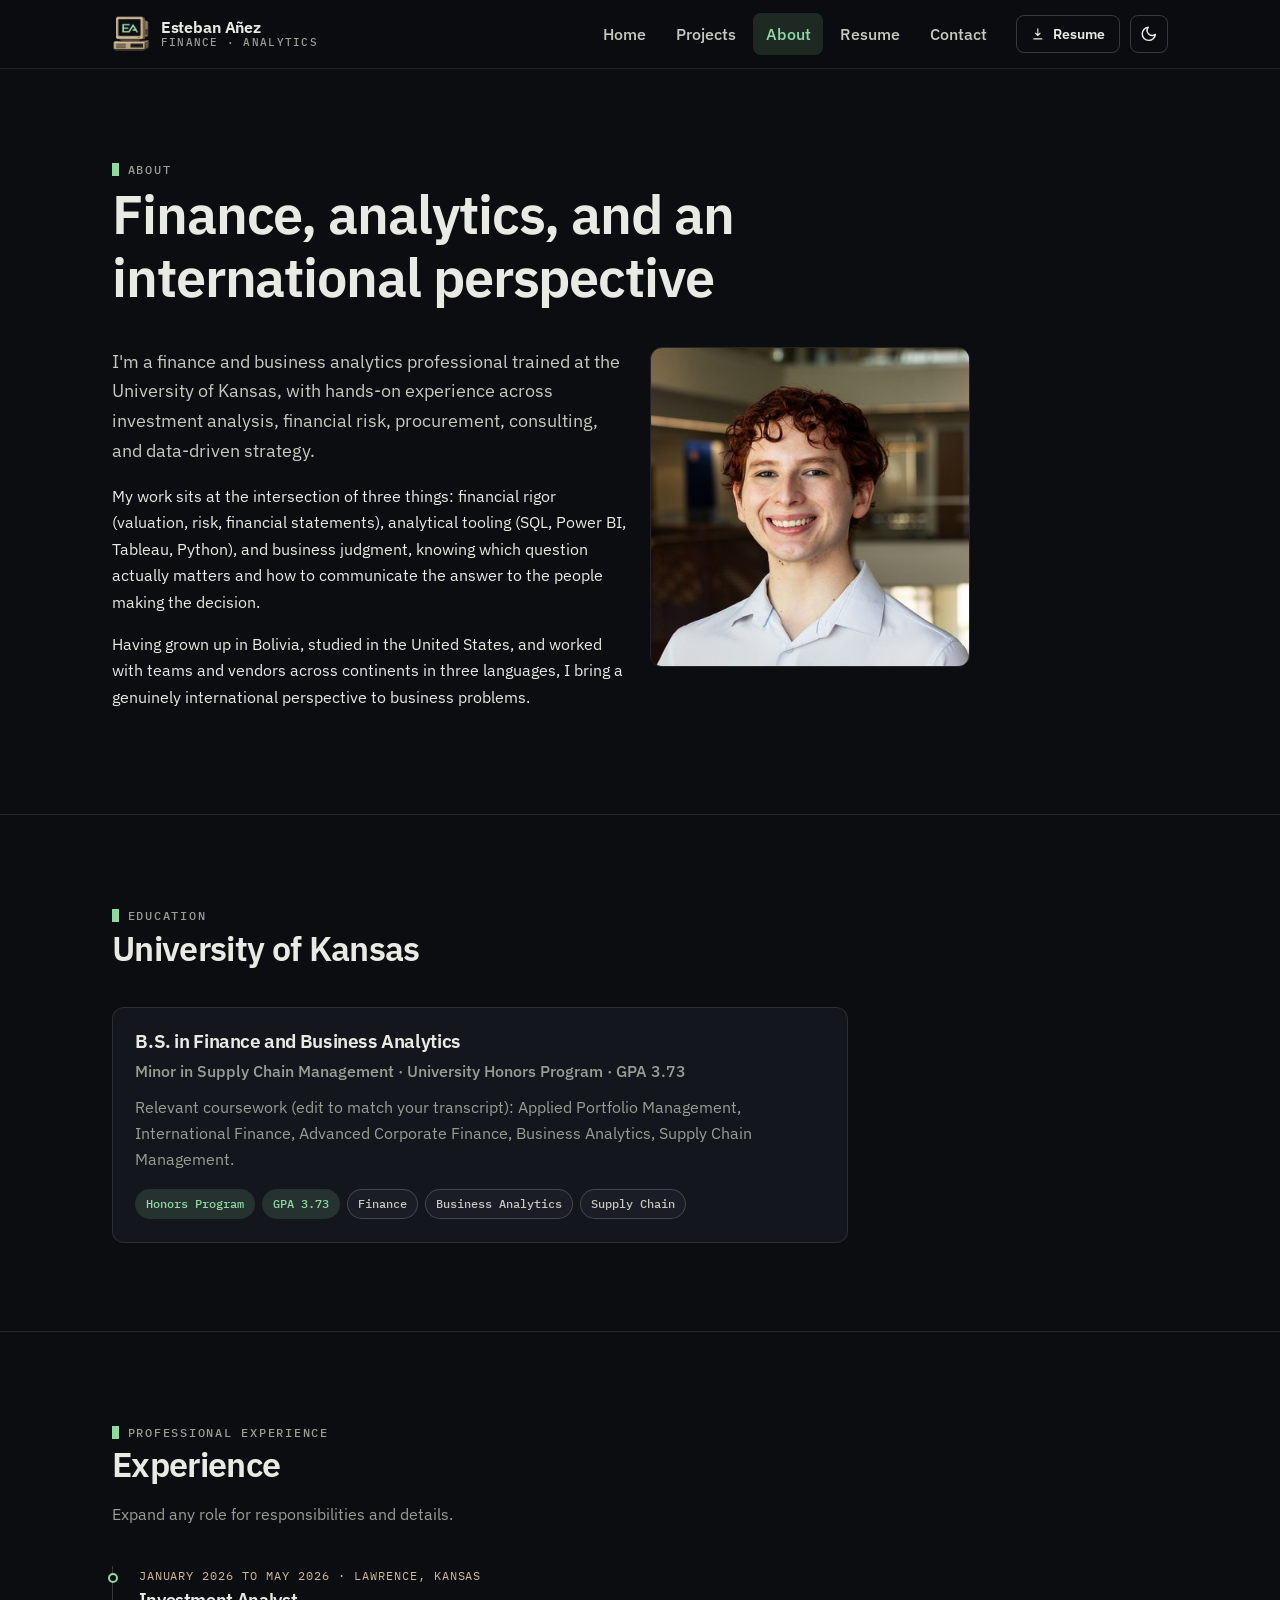
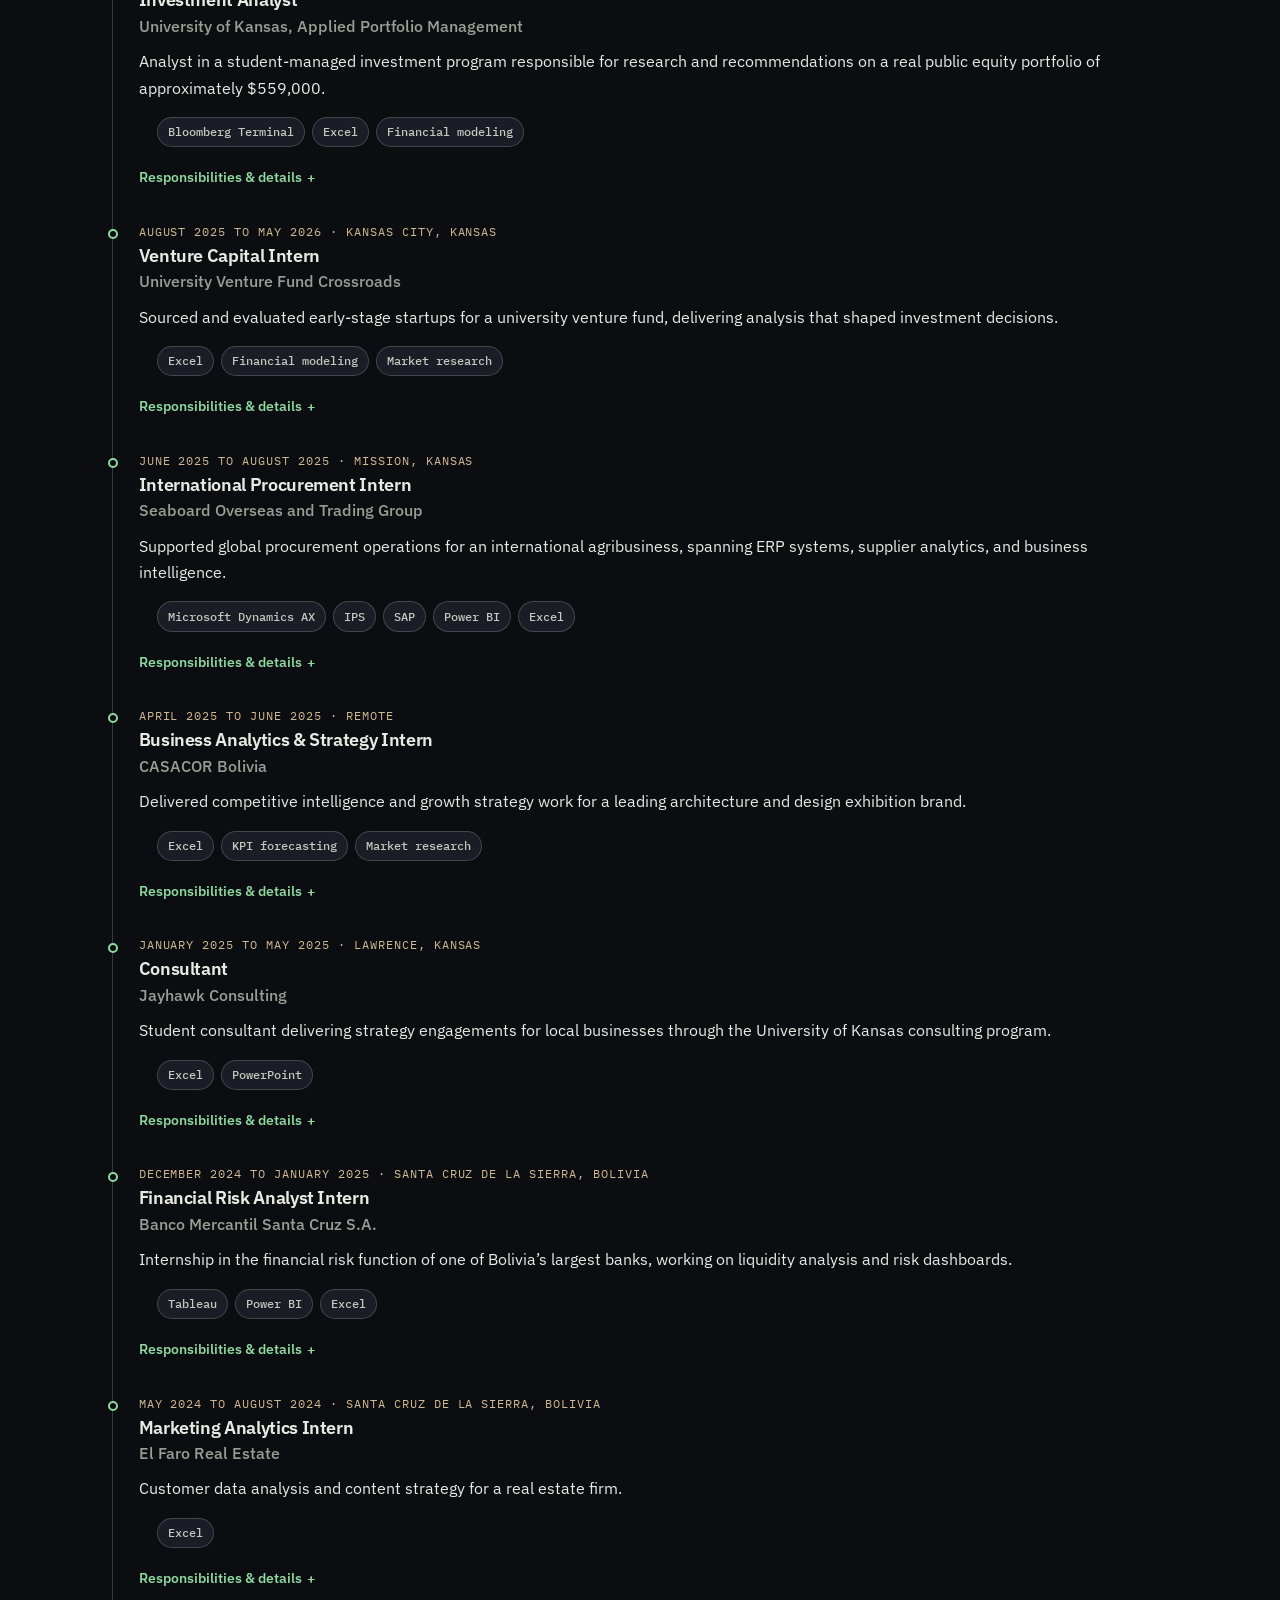
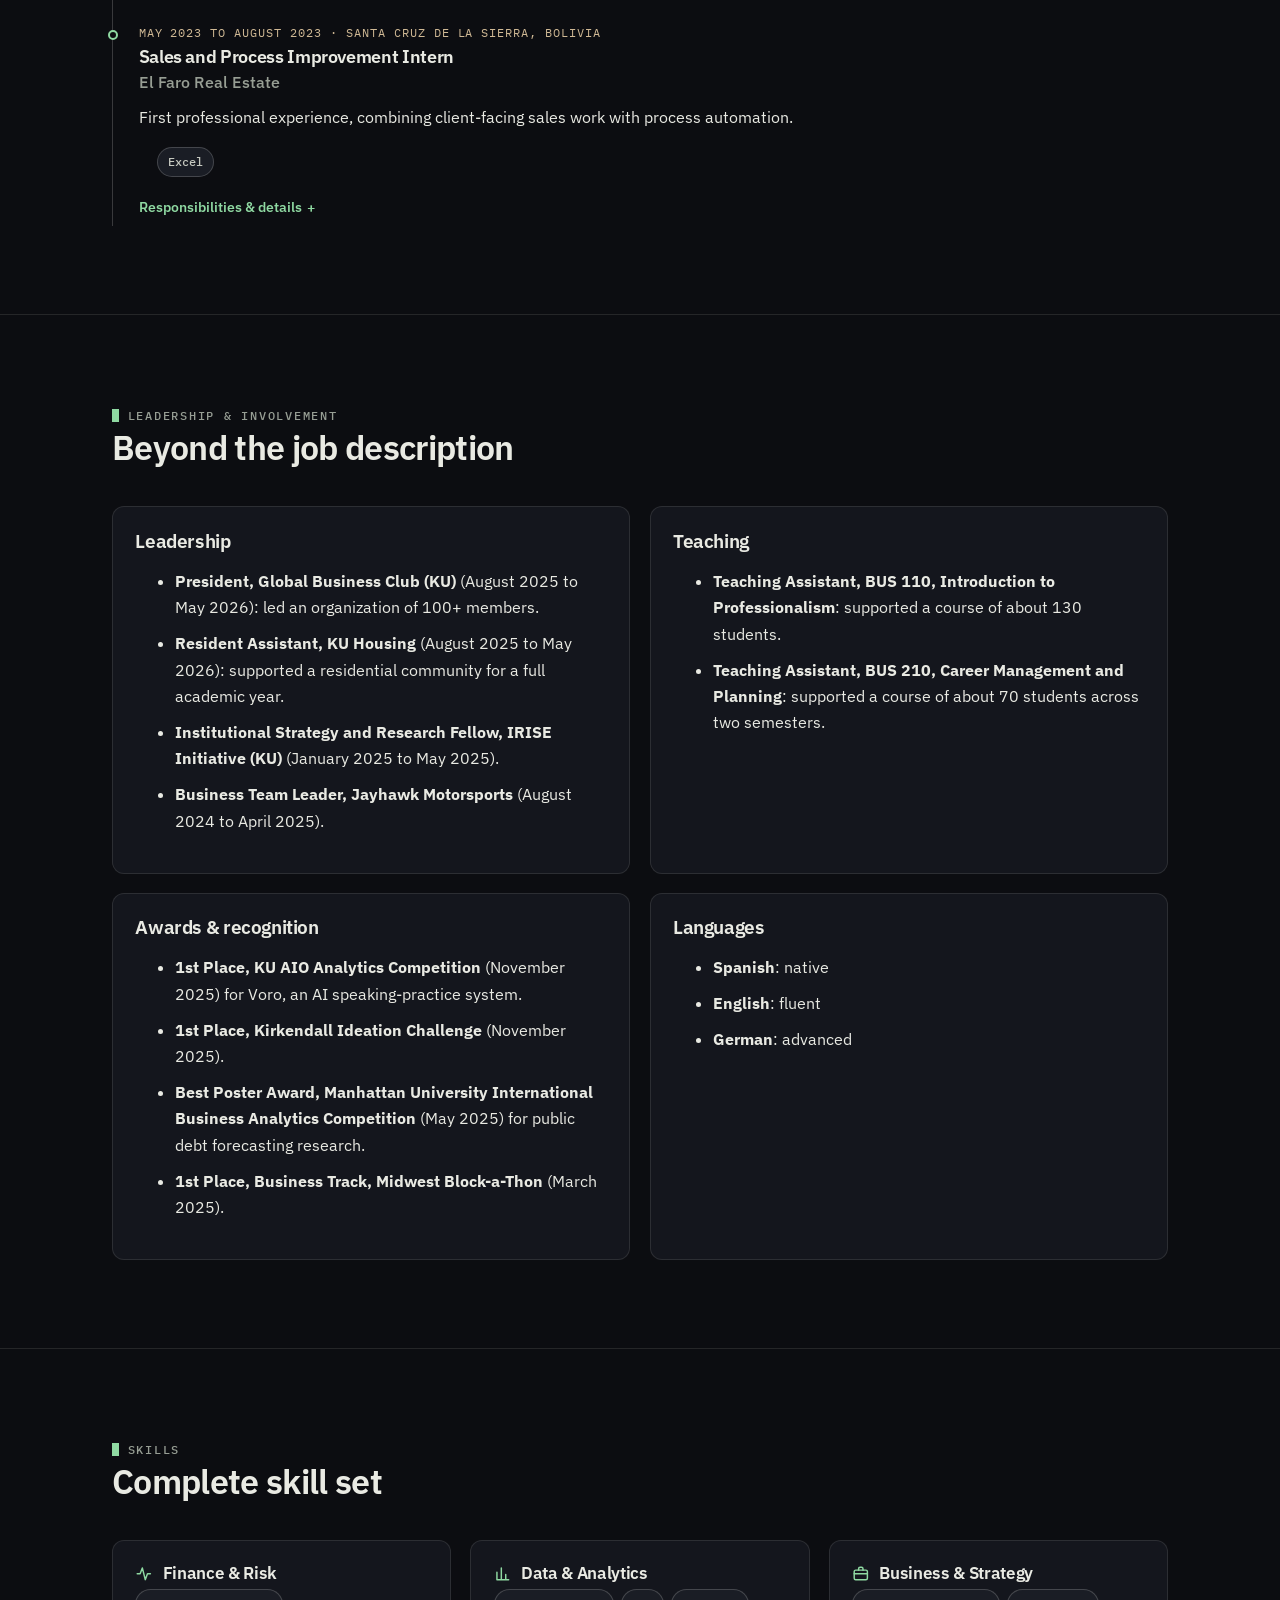
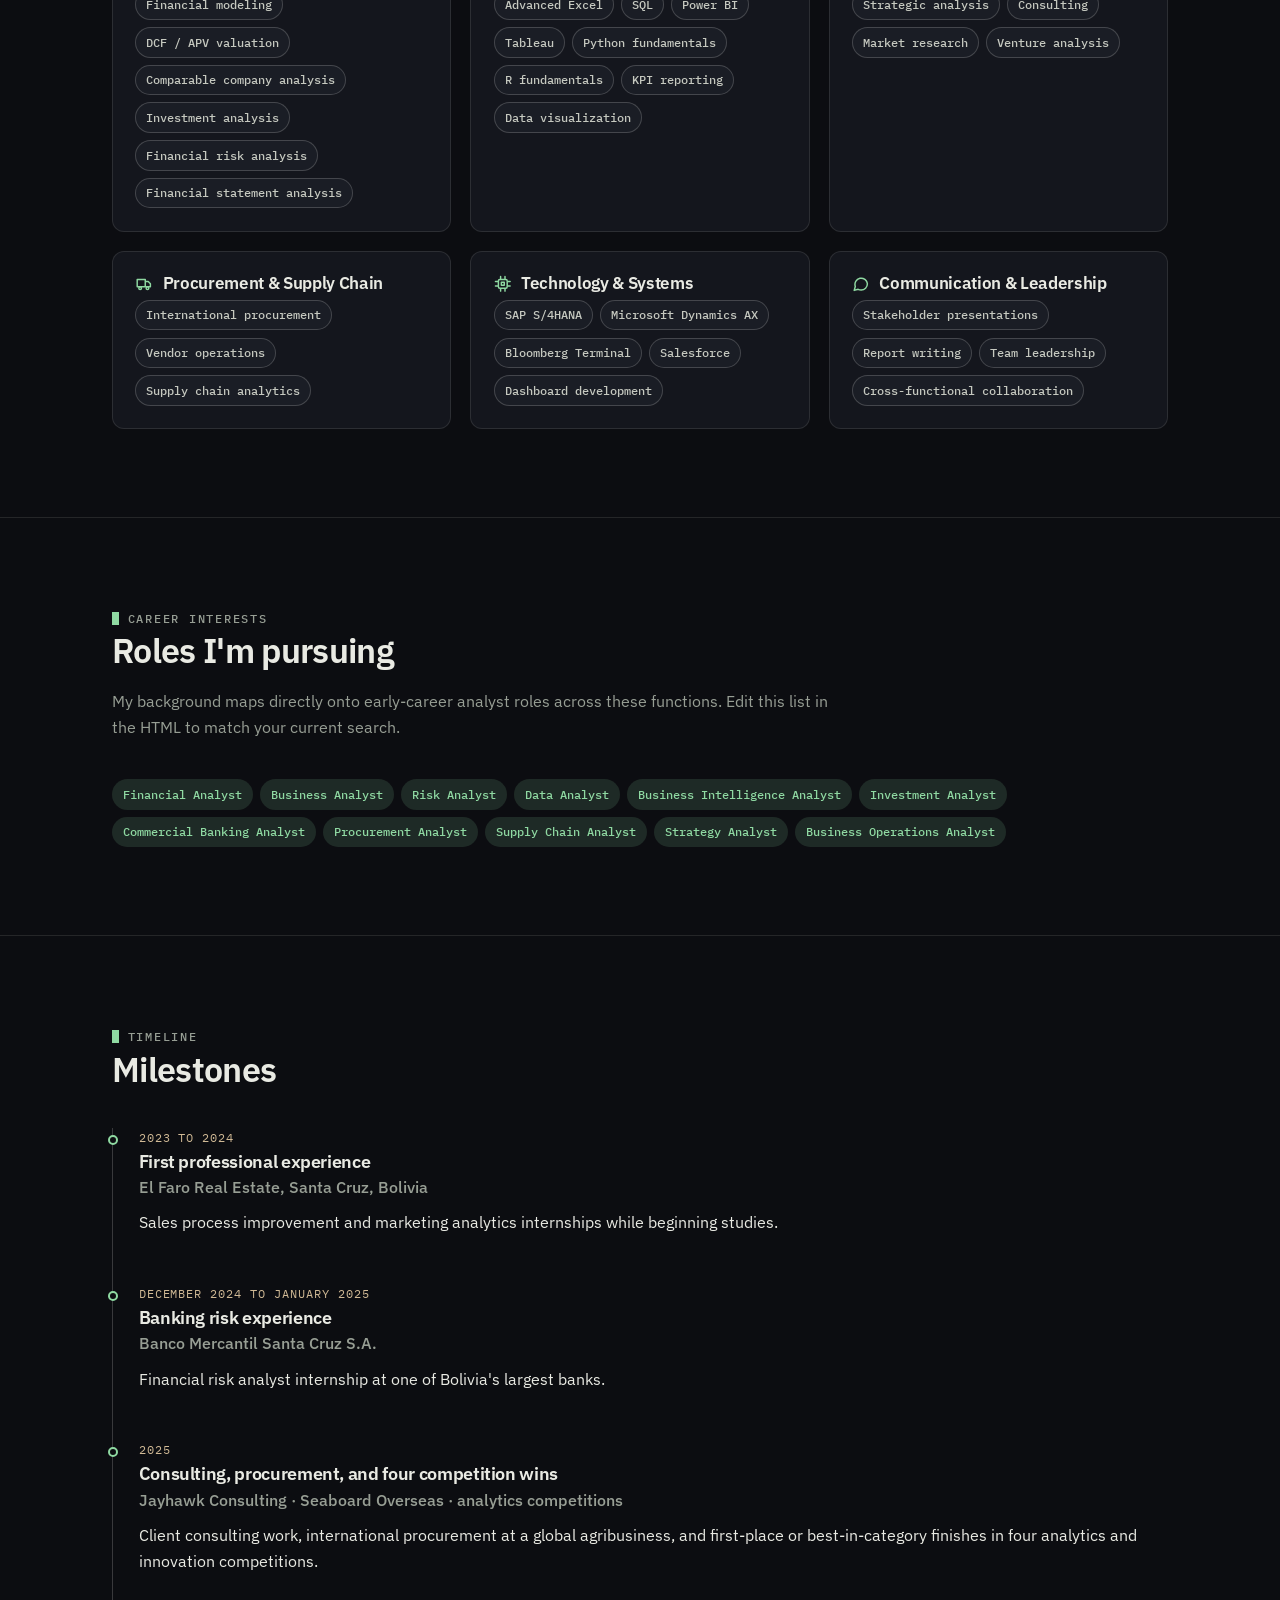
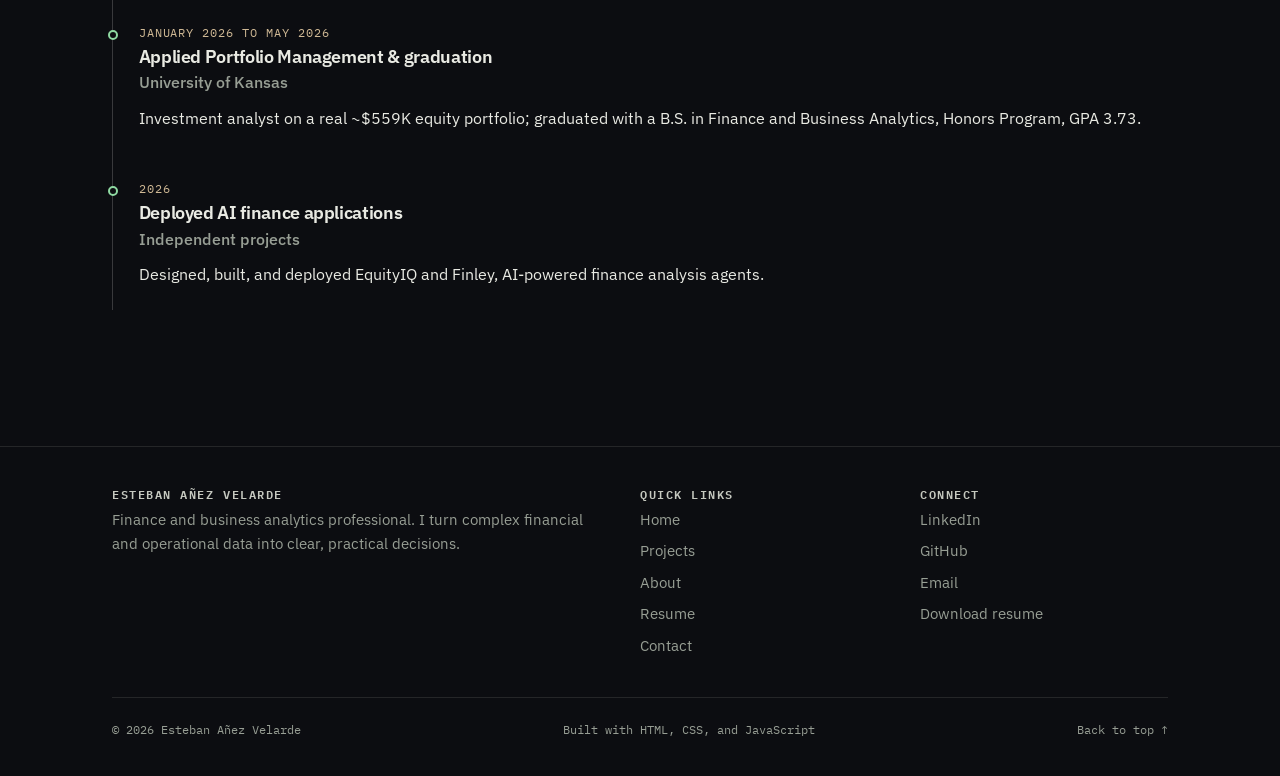
==== about.html @ 3ac21152 "initial commit" ====
<!DOCTYPE html>
<html lang="en">
<head>
  <meta charset="UTF-8">
  <meta name="viewport" content="width=device-width, initial-scale=1.0">
  <title>About & Experience | Esteban Añez Velarde</title>
  <meta name="description" content="Background, education, professional experience, leadership, awards, and skills of Esteban Añez Velarde, finance and business analytics professional.">
  <meta name="author" content="Esteban Añez Velarde">
  <meta name="keywords" content="finance analyst, business analytics, risk analysis, data visualization, investment analysis, procurement, supply chain, University of Kansas, portfolio">
  <meta name="theme-color" content="#0c0d11">
  <!-- Canonical URL: replace with your published GitHub Pages URL (see README) -->
  <link rel="canonical" href="https://estebananez.github.io/portfolio/about.html">

  <!-- Open Graph -->
  <meta property="og:type" content="profile">
  <meta property="og:title" content="About & Experience | Esteban Añez Velarde">
  <meta property="og:description" content="Background, education, professional experience, leadership, awards, and skills of Esteban Añez Velarde, finance and business analytics professional.">
  <meta property="og:url" content="https://estebananez.github.io/portfolio/about.html">
  <meta property="og:image" content="https://estebananez.github.io/portfolio/assets/images/og-image.png">
  <meta property="og:image:width" content="1200">
  <meta property="og:image:height" content="630">
  <meta property="og:site_name" content="Esteban Añez Velarde | Portfolio">

  <!-- Twitter Card -->
  <meta name="twitter:card" content="summary_large_image">
  <meta name="twitter:title" content="About & Experience | Esteban Añez Velarde">
  <meta name="twitter:description" content="Background, education, professional experience, leadership, awards, and skills of Esteban Añez Velarde, finance and business analytics professional.">
  <meta name="twitter:image" content="https://estebananez.github.io/portfolio/assets/images/og-image.png">

  <!-- Icons & manifest -->
  <link rel="icon" href="favicon.ico" sizes="48x48">
  <link rel="icon" type="image/png" sizes="32x32" href="assets/images/favicon-32x32.png">
  <link rel="icon" type="image/png" sizes="16x16" href="assets/images/favicon-16x16.png">
  <link rel="apple-touch-icon" sizes="180x180" href="assets/images/apple-touch-icon.png">
  <link rel="manifest" href="site.webmanifest">

  <link rel="stylesheet" href="assets/css/styles.css">
  <link rel="stylesheet" href="assets/css/print.css" media="print">

  <!-- Apply saved theme before first paint to avoid a flash -->
  <script>
    (function () {
      try {
        if (localStorage.getItem('eav-theme') === 'light') {
          document.documentElement.setAttribute('data-theme', 'light');
        }
      } catch (e) {}
    })();
  </script>

  <script type="application/ld+json">
  {
    "@context": "https://schema.org",
    "@graph": [
      {
        "@type": "Person",
        "@id": "https://estebananez.github.io/portfolio/#person",
        "name": "Esteban A\u00f1ez Velarde",
        "jobTitle": "Finance and Business Analytics Professional",
        "alumniOf": {
          "@type": "CollegeOrUniversity",
          "name": "University of Kansas"
        },
        "knowsLanguage": ["Spanish", "English", "German"],
        "knowsAbout": ["Financial analysis", "Business analytics", "Risk analysis", "Data visualization", "Investment analysis", "Procurement", "Supply chain analytics", "Business strategy"],
        "url": "https://estebananez.github.io/portfolio/",
        "sameAs": ["https://www.linkedin.com/in/esteban-anez/", "https://github.com/EstebanAnez"]
      },
      {
        "@type": "WebSite",
        "@id": "https://estebananez.github.io/portfolio/#website",
        "url": "https://estebananez.github.io/portfolio/",
        "name": "Esteban A\u00f1ez Velarde | Portfolio",
        "publisher": { "@id": "https://estebananez.github.io/portfolio/#person" }
      },
      {
        "@type": "ProfilePage",
        "@id": "https://estebananez.github.io/portfolio/about.html#page",
        "url": "https://estebananez.github.io/portfolio/about.html",
        "name": 'About & Experience | Esteban Añez Velarde',
        "isPartOf": { "@id": "https://estebananez.github.io/portfolio/#website" },
        "mainEntity": { "@id": "https://estebananez.github.io/portfolio/#person" }
      }
    ]
  }
  </script>
  <script src="assets/js/experience.js" defer></script>
  <script src="assets/js/main.js" defer></script>
</head>
<body>
<a class="skip-link" href="#main">Skip to main content</a>
<header class="site-header">
  <nav class="nav container" aria-label="Primary">
    <a class="brand" href="index.html">
      <img src="assets/images/logo.png" alt="" width="47" height="47">
      <span class="brand-name">Esteban Añez<span class="brand-sub">Finance · Analytics</span></span>
    </a>
    <ul class="nav-links" id="nav-links">
      <li><a href="index.html">Home</a></li>
      <li><a href="projects.html">Projects</a></li>
      <li><a href="about.html" aria-current="page">About</a></li>
      <li><a href="resume.html">Resume</a></li>
      <li><a href="contact.html">Contact</a></li>
    </ul>
    <div class="nav-actions">
      <a class="btn btn-outline btn-sm nav-resume-btn" href="assets/documents/Esteban-Anez-Resume.pdf" download><svg viewBox="0 0 24 24" fill="none" stroke="currentColor" stroke-width="2" stroke-linecap="round" stroke-linejoin="round" aria-hidden="true"><path d="M12 3v12m0 0 4-4m-4 4-4-4M5 21h14"/></svg> Resume</a>
      <button class="theme-toggle" type="button" aria-label="Toggle light and dark theme" aria-pressed="false">
        <svg class="icon-sun" viewBox="0 0 24 24" fill="none" stroke="currentColor" stroke-width="2" stroke-linecap="round" aria-hidden="true"><circle cx="12" cy="12" r="4"/><path d="M12 2v2m0 16v2M4.9 4.9l1.4 1.4m11.4 11.4 1.4 1.4M2 12h2m16 0h2M4.9 19.1l1.4-1.4M17.7 6.3l1.4-1.4"/></svg><svg class="icon-moon" viewBox="0 0 24 24" fill="none" stroke="currentColor" stroke-width="2" stroke-linecap="round" stroke-linejoin="round" aria-hidden="true"><path d="M21 12.8A9 9 0 1 1 11.2 3a7 7 0 0 0 9.8 9.8Z"/></svg>
      </button>
      <button class="nav-burger" type="button" aria-label="Open navigation menu" aria-expanded="false" aria-controls="nav-links">
        <svg viewBox="0 0 24 24" fill="none" stroke="currentColor" stroke-width="2" stroke-linecap="round" aria-hidden="true"><path d="M4 7h16M4 12h16M4 17h16"/></svg>
      </button>
    </div>
  </nav>
</header>
<main id="main">

<section class="section">
  <div class="container">
    <div class="section-head reveal">
      <p class="eyebrow">About</p>
      <h1>Finance, analytics, and an international perspective</h1>
    </div>
    <div class="grid grid-2">
      <div class="reveal">
        <p class="lead">I'm a finance and business analytics professional trained at the University of Kansas, with hands-on experience across investment analysis, financial risk, procurement, consulting, and data-driven strategy.</p>
        <p>My work sits at the intersection of three things: financial rigor (valuation, risk, financial statements), analytical tooling (SQL, Power BI, Tableau, Python), and business judgment, knowing which question actually matters and how to communicate the answer to the people making the decision.</p>
        <p>Having grown up in Bolivia, studied in the United States, and worked with teams and vendors across continents in three languages, I bring a genuinely international perspective to business problems.</p>
      </div>
      <div class="reveal">
        <img src="assets/images/profile-400.jpg" alt="Esteban Añez Velarde, professional headshot" width="400" height="400" style="border-radius: var(--radius); border: 1px solid var(--line); max-width: 320px;">
      </div>
    </div>
  </div>
</section>

<section class="section" id="education">
  <div class="container">
    <div class="section-head reveal">
      <p class="eyebrow">Education</p>
      <h2>University of Kansas</h2>
    </div>
    <div class="card reveal" style="max-width: 46rem;">
      <h3>B.S. in Finance and Business Analytics</h3>
      <p class="timeline-org">Minor in Supply Chain Management · University Honors Program · GPA 3.73</p>
      <p class="muted">Relevant coursework (edit to match your transcript): Applied Portfolio Management, International Finance, Advanced Corporate Finance, Business Analytics, Supply Chain Management.</p>
      <ul class="chips">
        <li class="chip chip-accent">Honors Program</li>
        <li class="chip chip-accent">GPA 3.73</li>
        <li class="chip">Finance</li>
        <li class="chip">Business Analytics</li>
        <li class="chip">Supply Chain</li>
      </ul>
    </div>
  </div>
</section>

<section class="section" id="experience">
  <div class="container">
    <div class="section-head reveal">
      <p class="eyebrow">Professional experience</p>
      <h2>Experience</h2>
      <p>Expand any role for responsibilities and details.</p>
    </div>
    <ol class="timeline" id="experience-full">
      <noscript><p>Enable JavaScript to view the experience timeline, or download the <a href="assets/documents/Esteban-Anez-Resume.pdf">resume PDF</a>.</p></noscript>
    </ol>
  </div>
</section>

<section class="section" id="leadership">
  <div class="container">
    <div class="section-head reveal">
      <p class="eyebrow">Leadership &amp; involvement</p>
      <h2>Beyond the job description</h2>
    </div>
    <div class="grid grid-2">
      <div class="card reveal">
        <h3>Leadership</h3>
        <ul class="stack-sm">
          <li><strong>President, Global Business Club (KU)</strong> (August 2025 to May 2026): led an organization of 100+ members.</li>
          <li><strong>Resident Assistant, KU Housing</strong> (August 2025 to May 2026): supported a residential community for a full academic year.</li>
          <li><strong>Institutional Strategy and Research Fellow, IRISE Initiative (KU)</strong> (January 2025 to May 2025).</li>
          <li><strong>Business Team Leader, Jayhawk Motorsports</strong> (August 2024 to April 2025).</li>
        </ul>
      </div>
      <div class="card reveal">
        <h3>Teaching</h3>
        <ul class="stack-sm">
          <li><strong>Teaching Assistant, BUS 110, Introduction to Professionalism</strong>: supported a course of about 130 students.</li>
          <li><strong>Teaching Assistant, BUS 210, Career Management and Planning</strong>: supported a course of about 70 students across two semesters.</li>
        </ul>
      </div>
      <div class="card reveal">
        <h3>Awards &amp; recognition</h3>
        <ul class="stack-sm">
          <li><strong>1st Place, KU AIO Analytics Competition</strong> (November 2025) for Voro, an AI speaking-practice system.</li>
          <li><strong>1st Place, Kirkendall Ideation Challenge</strong> (November 2025).</li>
          <li><strong>Best Poster Award, Manhattan University International Business Analytics Competition</strong> (May 2025) for public debt forecasting research.</li>
          <li><strong>1st Place, Business Track, Midwest Block-a-Thon</strong> (March 2025).</li>
        </ul>
      </div>
      <div class="card reveal">
        <h3>Languages</h3>
        <ul class="stack-sm">
          <li><strong>Spanish</strong>: native</li>
          <li><strong>English</strong>: fluent</li>
          <li><strong>German</strong>: advanced</li>
        </ul>
      </div>
    </div>
  </div>
</section>

<section class="section" id="skills">
  <div class="container">
    <div class="section-head reveal">
      <p class="eyebrow">Skills</p>
      <h2>Complete skill set</h2>
    </div>
    <div class="grid grid-3">
      <div class="card skill-card reveal">
        <h3><svg viewBox="0 0 24 24" fill="none" stroke="currentColor" stroke-width="2" stroke-linecap="round" stroke-linejoin="round" aria-hidden="true"><path d="M3 12h4l3-8 4 16 3-8h4"/></svg> Finance &amp; Risk</h3>
        <ul class="chips"><li class="chip">Financial modeling</li><li class="chip">DCF / APV valuation</li><li class="chip">Comparable company analysis</li><li class="chip">Investment analysis</li><li class="chip">Financial risk analysis</li><li class="chip">Financial statement analysis</li></ul>
      </div>
      <div class="card skill-card reveal">
        <h3><svg viewBox="0 0 24 24" fill="none" stroke="currentColor" stroke-width="2" stroke-linecap="round" stroke-linejoin="round" aria-hidden="true"><path d="M4 20V10m6 10V4m6 16v-7m4 7H4"/></svg> Data &amp; Analytics</h3>
        <ul class="chips"><li class="chip">Advanced Excel</li><li class="chip">SQL</li><li class="chip">Power BI</li><li class="chip">Tableau</li><li class="chip">Python fundamentals</li><li class="chip">R fundamentals</li><li class="chip">KPI reporting</li><li class="chip">Data visualization</li></ul>
      </div>
      <div class="card skill-card reveal">
        <h3><svg viewBox="0 0 24 24" fill="none" stroke="currentColor" stroke-width="2" stroke-linecap="round" stroke-linejoin="round" aria-hidden="true"><rect x="3" y="7" width="18" height="13" rx="2"/><path d="M9 7V5a2 2 0 0 1 2-2h2a2 2 0 0 1 2 2v2M3 12h18"/></svg> Business &amp; Strategy</h3>
        <ul class="chips"><li class="chip">Strategic analysis</li><li class="chip">Consulting</li><li class="chip">Market research</li><li class="chip">Venture analysis</li></ul>
      </div>
      <div class="card skill-card reveal">
        <h3><svg viewBox="0 0 24 24" fill="none" stroke="currentColor" stroke-width="2" stroke-linecap="round" stroke-linejoin="round" aria-hidden="true"><path d="M3 6h11v10H3zM14 9h4l3 3v4h-7z"/><circle cx="7" cy="18" r="1.8"/><circle cx="17" cy="18" r="1.8"/></svg> Procurement &amp; Supply Chain</h3>
        <ul class="chips"><li class="chip">International procurement</li><li class="chip">Vendor operations</li><li class="chip">Supply chain analytics</li></ul>
      </div>
      <div class="card skill-card reveal">
        <h3><svg viewBox="0 0 24 24" fill="none" stroke="currentColor" stroke-width="2" stroke-linecap="round" stroke-linejoin="round" aria-hidden="true"><rect x="6" y="6" width="12" height="12" rx="2"/><rect x="10" y="10" width="4" height="4"/><path d="M9 2v3m6-3v3M9 19v3m6-3v3M2 9h3m-3 6h3m14-6h3m-3 6h3"/></svg> Technology &amp; Systems</h3>
        <ul class="chips"><li class="chip">SAP S/4HANA</li><li class="chip">Microsoft Dynamics AX</li><li class="chip">Bloomberg Terminal</li><li class="chip">Salesforce</li><li class="chip">Dashboard development</li></ul>
      </div>
      <div class="card skill-card reveal">
        <h3><svg viewBox="0 0 24 24" fill="none" stroke="currentColor" stroke-width="2" stroke-linecap="round" stroke-linejoin="round" aria-hidden="true"><path d="M21 12a8.5 8.5 0 0 1-8.5 8.5c-1.5 0-2.9-.37-4.1-1L3 21l1.5-5.4A8.5 8.5 0 1 1 21 12Z"/></svg> Communication &amp; Leadership</h3>
        <ul class="chips"><li class="chip">Stakeholder presentations</li><li class="chip">Report writing</li><li class="chip">Team leadership</li><li class="chip">Cross-functional collaboration</li></ul>
      </div>
    </div>
  </div>
</section>

<section class="section" id="interests">
  <div class="container">
    <div class="section-head reveal">
      <p class="eyebrow">Career interests</p>
      <h2>Roles I'm pursuing</h2>
      <p>My background maps directly onto early-career analyst roles across these functions. Edit this list in the HTML to match your current search.</p>
    </div>
    <ul class="chips reveal" id="role-interests">
      <li class="chip chip-accent">Financial Analyst</li>
      <li class="chip chip-accent">Business Analyst</li>
      <li class="chip chip-accent">Risk Analyst</li>
      <li class="chip chip-accent">Data Analyst</li>
      <li class="chip chip-accent">Business Intelligence Analyst</li>
      <li class="chip chip-accent">Investment Analyst</li>
      <li class="chip chip-accent">Commercial Banking Analyst</li>
      <li class="chip chip-accent">Procurement Analyst</li>
      <li class="chip chip-accent">Supply Chain Analyst</li>
      <li class="chip chip-accent">Strategy Analyst</li>
      <li class="chip chip-accent">Business Operations Analyst</li>
    </ul>
  </div>
</section>

<section class="section" id="milestones">
  <div class="container">
    <div class="section-head reveal">
      <p class="eyebrow">Timeline</p>
      <h2>Milestones</h2>
    </div>
    <ol class="timeline">
      <li class="timeline-item reveal">
        <p class="timeline-date">2023 to 2024</p>
        <h3>First professional experience</h3>
        <p class="timeline-org">El Faro Real Estate, Santa Cruz, Bolivia</p>
        <p>Sales process improvement and marketing analytics internships while beginning studies.</p>
      </li>
      <li class="timeline-item reveal">
        <p class="timeline-date">December 2024 to January 2025</p>
        <h3>Banking risk experience</h3>
        <p class="timeline-org">Banco Mercantil Santa Cruz S.A.</p>
        <p>Financial risk analyst internship at one of Bolivia's largest banks.</p>
      </li>
      <li class="timeline-item reveal">
        <p class="timeline-date">2025</p>
        <h3>Consulting, procurement, and four competition wins</h3>
        <p class="timeline-org">Jayhawk Consulting · Seaboard Overseas · analytics competitions</p>
        <p>Client consulting work, international procurement at a global agribusiness, and first-place or best-in-category finishes in four analytics and innovation competitions.</p>
      </li>
      <li class="timeline-item reveal">
        <p class="timeline-date">January 2026 to May 2026</p>
        <h3>Applied Portfolio Management &amp; graduation</h3>
        <p class="timeline-org">University of Kansas</p>
        <p>Investment analyst on a real ~$559K equity portfolio; graduated with a B.S. in Finance and Business Analytics, Honors Program, GPA 3.73.</p>
      </li>
      <li class="timeline-item reveal">
        <p class="timeline-date">2026</p>
        <h3>Deployed AI finance applications</h3>
        <p class="timeline-org">Independent projects</p>
        <p>Designed, built, and deployed EquityIQ and Finley, AI-powered finance analysis agents.</p>
      </li>
    </ol>
  </div>
</section>
</main>
<footer class="site-footer">
  <div class="container">
    <div class="footer-grid">
      <div>
        <h3>Esteban Añez Velarde</h3>
        <p>Finance and business analytics professional. I turn complex financial and operational data into clear, practical decisions.</p>
      </div>
      <div>
        <h3>Quick links</h3>
        <ul>
          <li><a href="index.html">Home</a></li>
          <li><a href="projects.html">Projects</a></li>
          <li><a href="about.html">About</a></li>
          <li><a href="resume.html">Resume</a></li>
          <li><a href="contact.html">Contact</a></li>
        </ul>
      </div>
      <div>
        <h3>Connect</h3>
        <ul>
          <li><a href="https://www.linkedin.com/in/esteban-anez/" target="_blank" rel="noopener">LinkedIn</a></li>
          <li><a href="https://github.com/EstebanAnez" target="_blank" rel="noopener">GitHub</a></li>
          <li><a href="mailto:estebana.velarde@gmail.com">Email</a></li>
          <li><a href="assets/documents/Esteban-Anez-Resume.pdf" download>Download resume</a></li>
        </ul>
      </div>
    </div>
    <div class="footer-bottom">
      <span>© <span id="copyright-year">2026</span> Esteban Añez Velarde</span>
      <span>Built with HTML, CSS, and JavaScript</span>
      <a href="#main">Back to top ↑</a>
    </div>
  </div>
</footer>
</body>
</html>
---- assets/css/styles.css ----
/* ============================================================
   Esteban Añez Velarde — Portfolio
   Theme: "Analyst Terminal" — dark-first, mint + tan on near-black,
   IBM Plex Sans (display/body) + IBM Plex Mono (labels/data).
   ============================================================ */

/* ---------- Fonts (local) ---------- */
@font-face {
  font-family: 'IBM Plex Sans';
  src: url('../fonts/IBMPlexSansVar.woff2') format('woff2-variations');
  font-weight: 100 700;
  font-style: normal;
  font-display: swap;
}
@font-face {
  font-family: 'IBM Plex Mono';
  src: url('../fonts/IBMPlexMono-Regular.woff2') format('woff2');
  font-weight: 400;
  font-style: normal;
  font-display: swap;
}
@font-face {
  font-family: 'IBM Plex Mono';
  src: url('../fonts/IBMPlexMono-Medium.woff2') format('woff2');
  font-weight: 500;
  font-style: normal;
  font-display: swap;
}
@font-face {
  font-family: 'IBM Plex Mono';
  src: url('../fonts/IBMPlexMono-SemiBold.woff2') format('woff2');
  font-weight: 600;
  font-style: normal;
  font-display: swap;
}

/* ---------- Design tokens ---------- */
:root {
  --bg: #0c0d11;
  --bg-raised: #12141a;
  --surface: #14161d;
  --surface-2: #1a1d25;
  --line: rgba(233, 234, 227, 0.11);
  --line-strong: rgba(233, 234, 227, 0.2);
  --text: #e9eae3;
  --text-soft: #c6c9c0;
  --muted: #979e94;
  --accent: #8fd9a2;
  --accent-bright: #b7eab4;
  --accent-ink: #0c0d11;
  --accent-dim: rgba(143, 217, 162, 0.14);
  --tan: #d0b995;
  --tan-dim: rgba(208, 185, 149, 0.15);
  --shadow: 0 10px 30px rgba(0, 0, 0, 0.4);
  --radius: 12px;
  --radius-sm: 8px;
  --font-sans: 'IBM Plex Sans', 'Segoe UI', system-ui, -apple-system, sans-serif;
  --font-mono: 'IBM Plex Mono', 'SFMono-Regular', Consolas, monospace;
  --container: 1120px;
  color-scheme: dark;
}

[data-theme='light'] {
  --bg: #f3f1e9;
  --bg-raised: #faf9f3;
  --surface: #ffffff;
  --surface-2: #f6f4ec;
  --line: rgba(23, 26, 22, 0.13);
  --line-strong: rgba(23, 26, 22, 0.26);
  --text: #171a16;
  --text-soft: #34382f;
  --muted: #626a5e;
  --accent: #1e7a46;
  --accent-bright: #16613a;
  --accent-ink: #ffffff;
  --accent-dim: rgba(30, 122, 70, 0.1);
  --tan: #8a744c;
  --tan-dim: rgba(138, 116, 76, 0.12);
  --shadow: 0 10px 30px rgba(35, 40, 30, 0.1);
  color-scheme: light;
}

/* ---------- Base ---------- */
*,
*::before,
*::after {
  box-sizing: border-box;
}

html {
  scroll-behavior: smooth;
}

body {
  margin: 0;
  background: var(--bg);
  color: var(--text);
  font-family: var(--font-sans);
  font-size: 1rem;
  line-height: 1.65;
  -webkit-font-smoothing: antialiased;
  text-rendering: optimizeLegibility;
}

img {
  max-width: 100%;
  height: auto;
  display: block;
}

a {
  color: var(--accent);
  text-decoration: none;
}

a:hover {
  text-decoration: underline;
  text-underline-offset: 3px;
}

h1, h2, h3, h4 {
  font-weight: 620;
  letter-spacing: -0.02em;
  line-height: 1.15;
  margin: 0 0 0.5em;
  color: var(--text);
  text-wrap: balance;
}

h1 { font-size: clamp(2.1rem, 5vw, 3.4rem); }
h2 { font-size: clamp(1.5rem, 3vw, 2.1rem); }
h3 { font-size: 1.2rem; }
p  { margin: 0 0 1em; }

:focus-visible {
  outline: 2px solid var(--accent);
  outline-offset: 3px;
  border-radius: 3px;
}

::selection {
  background: var(--accent);
  color: var(--accent-ink);
}

.container {
  max-width: var(--container);
  margin: 0 auto;
  padding: 0 clamp(1.1rem, 4vw, 2rem);
}

.skip-link {
  position: absolute;
  left: -999px;
  top: 0;
  background: var(--accent);
  color: var(--accent-ink);
  padding: 0.6rem 1rem;
  z-index: 200;
  border-radius: 0 0 var(--radius-sm) 0;
  font-weight: 600;
}

.skip-link:focus {
  left: 0;
}

/* Mono "eyebrow" — the recurring terminal-cursor identity device */
.eyebrow {
  font-family: var(--font-mono);
  font-size: 0.78rem;
  font-weight: 500;
  letter-spacing: 0.14em;
  text-transform: uppercase;
  color: var(--accent);
  display: inline-flex;
  align-items: center;
  gap: 0.55rem;
  margin-bottom: 0.9rem;
}

.eyebrow::before {
  content: '';
  width: 0.55em;
  height: 1.05em;
  background: var(--accent);
  display: inline-block;
}

.section {
  padding: clamp(3.2rem, 7vw, 5.5rem) 0;
}

.section + .section {
  border-top: 1px solid var(--line);
}

.section-head {
  max-width: 46rem;
  margin-bottom: clamp(1.6rem, 3vw, 2.6rem);
}

.section-head p {
  color: var(--muted);
  margin-bottom: 0;
}

.lead {
  font-size: 1.12rem;
  color: var(--text-soft);
}

.muted { color: var(--muted); }
.mono  { font-family: var(--font-mono); }

/* ---------- Buttons ---------- */
.btn {
  display: inline-flex;
  align-items: center;
  gap: 0.5rem;
  font-family: var(--font-sans);
  font-size: 0.95rem;
  font-weight: 600;
  padding: 0.68rem 1.25rem;
  border-radius: var(--radius-sm);
  border: 1px solid transparent;
  cursor: pointer;
  transition: transform 0.15s ease, background-color 0.15s ease,
    border-color 0.15s ease, color 0.15s ease;
  text-decoration: none;
}

.btn:hover {
  text-decoration: none;
  transform: translateY(-1px);
}

.btn:active {
  transform: translateY(0);
}

.btn-primary {
  background: var(--accent);
  color: var(--accent-ink);
}

.btn-primary:hover {
  background: var(--accent-bright);
  color: var(--accent-ink);
}

.btn-outline {
  background: transparent;
  color: var(--text);
  border-color: var(--line-strong);
}

.btn-outline:hover {
  border-color: var(--accent);
  color: var(--accent);
}

.btn-ghost {
  background: transparent;
  color: var(--accent);
  padding-left: 0.4rem;
  padding-right: 0.4rem;
}

.btn-sm {
  font-size: 0.85rem;
  padding: 0.45rem 0.9rem;
}

.btn svg {
  width: 1em;
  height: 1em;
  flex: none;
}

/* ---------- Header / navigation ---------- */
.site-header {
  position: sticky;
  top: 0;
  z-index: 100;
  background: color-mix(in srgb, var(--bg) 88%, transparent);
  backdrop-filter: blur(10px);
  border-bottom: 1px solid var(--line);
}

.nav {
  display: flex;
  align-items: center;
  gap: 1rem;
  min-height: 4.25rem;
}

.brand {
  display: inline-flex;
  align-items: center;
  gap: 0.7rem;
  font-weight: 650;
  letter-spacing: -0.01em;
  color: var(--text);
  margin-right: auto;
}

.brand:hover { text-decoration: none; }

.brand img {
  width: 2.35rem;
  height: 2.35rem;
  border-radius: 8px;
}

.brand .brand-name { line-height: 1.1; }

.brand .brand-sub {
  display: block;
  font-family: var(--font-mono);
  font-size: 0.66rem;
  font-weight: 500;
  letter-spacing: 0.12em;
  text-transform: uppercase;
  color: var(--muted);
}

.nav-links {
  display: flex;
  align-items: center;
  gap: 0.25rem;
  list-style: none;
  margin: 0;
  padding: 0;
}

.nav-links a {
  display: block;
  padding: 0.5rem 0.8rem;
  color: var(--text-soft);
  font-weight: 520;
  border-radius: var(--radius-sm);
}

.nav-links a:hover {
  color: var(--text);
  background: var(--surface-2);
  text-decoration: none;
}

.nav-links a[aria-current='page'] {
  color: var(--accent);
  background: var(--accent-dim);
}

.nav-actions {
  display: flex;
  align-items: center;
  gap: 0.6rem;
}

.theme-toggle {
  background: transparent;
  border: 1px solid var(--line-strong);
  border-radius: var(--radius-sm);
  color: var(--text);
  width: 2.4rem;
  height: 2.4rem;
  display: inline-flex;
  align-items: center;
  justify-content: center;
  cursor: pointer;
  transition: border-color 0.15s ease, color 0.15s ease;
}

.theme-toggle:hover {
  border-color: var(--accent);
  color: var(--accent);
}

.theme-toggle svg { width: 1.1rem; height: 1.1rem; }
[data-theme='light'] .icon-moon { display: none; }
html:not([data-theme='light']) .icon-sun { display: none; }

.nav-burger {
  display: none;
  background: transparent;
  border: 1px solid var(--line-strong);
  border-radius: var(--radius-sm);
  color: var(--text);
  width: 2.4rem;
  height: 2.4rem;
  align-items: center;
  justify-content: center;
  cursor: pointer;
}

.nav-burger svg { width: 1.2rem; height: 1.2rem; }

@media (max-width: 880px) {
  .nav-burger { display: inline-flex; }
  .nav-resume-btn { display: none; }
  .nav-links {
    position: absolute;
    top: 100%;
    left: 0;
    right: 0;
    flex-direction: column;
    align-items: stretch;
    background: var(--bg-raised);
    border-bottom: 1px solid var(--line);
    padding: 0.6rem clamp(1.1rem, 4vw, 2rem) 1rem;
    display: none;
  }
  .nav-links.open { display: flex; }
  .nav-links a { padding: 0.75rem 0.8rem; }
}

/* ---------- Hero ---------- */
.hero {
  position: relative;
  padding: clamp(3.5rem, 8vw, 6.5rem) 0 clamp(3rem, 7vw, 5rem);
  overflow: hidden;
}

.hero-bg {
  position: absolute;
  inset: 0;
  background-image: url('../generated/analytics-background.svg');
  background-size: cover;
  background-position: center top;
  opacity: 0.55;
  pointer-events: none;
}

[data-theme='light'] .hero-bg { opacity: 0.4; }

.hero .container {
  position: relative;
  display: grid;
  grid-template-columns: minmax(0, 1.25fr) minmax(0, 0.9fr);
  gap: clamp(2rem, 5vw, 4rem);
  align-items: center;
}

.hero h1 { margin-bottom: 0.35em; }

.hero-headline {
  font-family: var(--font-mono);
  font-weight: 500;
  font-size: clamp(0.95rem, 1.6vw, 1.1rem);
  color: var(--tan);
  letter-spacing: 0.04em;
  margin-bottom: 1.1rem;
}

.hero-meta {
  display: flex;
  flex-wrap: wrap;
  gap: 0.5rem 1.4rem;
  margin: 1.3rem 0 1.7rem;
  font-family: var(--font-mono);
  font-size: 0.82rem;
  color: var(--muted);
}

.hero-meta span {
  display: inline-flex;
  align-items: center;
  gap: 0.45rem;
}

.hero-meta svg {
  width: 0.95rem;
  height: 0.95rem;
  color: var(--accent);
  flex: none;
}

.hero-ctas {
  display: flex;
  flex-wrap: wrap;
  gap: 0.7rem;
}

/* Signature element: the analyst terminal, echoing the CRT logo */
.terminal {
  background: var(--surface);
  border: 1px solid var(--line-strong);
  border-radius: var(--radius);
  box-shadow: var(--shadow);
  overflow: hidden;
  font-family: var(--font-mono);
  font-size: 0.82rem;
  line-height: 1.75;
}

.terminal-bar {
  display: flex;
  align-items: center;
  gap: 0.6rem;
  padding: 0.55rem 0.9rem;
  border-bottom: 1px solid var(--line);
  background: var(--surface-2);
  color: var(--muted);
  font-size: 0.72rem;
  letter-spacing: 0.08em;
}

.terminal-bar .dots {
  display: inline-flex;
  gap: 0.35rem;
}

.terminal-bar .dots i {
  width: 0.62rem;
  height: 0.62rem;
  border-radius: 50%;
  background: var(--line-strong);
}

.terminal-bar .dots i:first-child { background: var(--tan); }
.terminal-bar .dots i:nth-child(2) { background: var(--accent); }

.terminal-body {
  padding: 1rem 1.1rem 1.2rem;
  margin: 0;
  overflow-x: auto;
  color: var(--text-soft);
}

.terminal-body .p { color: var(--accent); }
.terminal-body .k { color: var(--tan); }
.terminal-body .c { color: var(--muted); }

.cursor {
  display: inline-block;
  width: 0.55em;
  height: 1.05em;
  background: var(--accent);
  vertical-align: text-bottom;
  animation: blink 1.1s steps(1) infinite;
}

@keyframes blink {
  50% { opacity: 0; }
}

@media (max-width: 880px) {
  .hero .container { grid-template-columns: 1fr; }
  .terminal { max-width: 34rem; }
}

/* ---------- Cards & grids ---------- */
.grid {
  display: grid;
  gap: 1.2rem;
}

.grid-2 { grid-template-columns: repeat(2, minmax(0, 1fr)); }
.grid-3 { grid-template-columns: repeat(3, minmax(0, 1fr)); }

@media (max-width: 940px) {
  .grid-3 { grid-template-columns: repeat(2, minmax(0, 1fr)); }
}

@media (max-width: 640px) {
  .grid-2, .grid-3 { grid-template-columns: 1fr; }
}

.card {
  background: var(--surface);
  border: 1px solid var(--line);
  border-radius: var(--radius);
  padding: 1.4rem;
  transition: transform 0.18s ease, border-color 0.18s ease, box-shadow 0.18s ease;
}

.card:hover {
  transform: translateY(-3px);
  border-color: var(--line-strong);
  box-shadow: var(--shadow);
}

.card h3 { margin-bottom: 0.4rem; }
.card p:last-child { margin-bottom: 0; }

.card-icon {
  width: 2.4rem;
  height: 2.4rem;
  border-radius: var(--radius-sm);
  background: var(--accent-dim);
  color: var(--accent);
  display: inline-flex;
  align-items: center;
  justify-content: center;
  margin-bottom: 0.9rem;
}

.card-icon svg { width: 1.25rem; height: 1.25rem; }

/* ---------- Badges / chips ---------- */
.chips {
  display: flex;
  flex-wrap: wrap;
  gap: 0.45rem;
  padding: 0;
  margin: 0;
  list-style: none;
}

.chip {
  font-family: var(--font-mono);
  font-size: 0.74rem;
  font-weight: 500;
  padding: 0.28rem 0.62rem;
  border-radius: 999px;
  border: 1px solid var(--line-strong);
  color: var(--text-soft);
  background: var(--surface-2);
  white-space: nowrap;
}

.chip-accent {
  border-color: transparent;
  background: var(--accent-dim);
  color: var(--accent);
}

.chip-tan {
  border-color: transparent;
  background: var(--tan-dim);
  color: var(--tan);
}

/* ---------- Project cards ---------- */
.project-toolbar {
  display: flex;
  flex-direction: column;
  gap: 1rem;
  margin-bottom: 1.8rem;
}

.search-wrap {
  position: relative;
  max-width: 30rem;
}

.search-wrap svg {
  position: absolute;
  left: 0.85rem;
  top: 50%;
  transform: translateY(-50%);
  width: 1rem;
  height: 1rem;
  color: var(--muted);
  pointer-events: none;
}

.search-input {
  width: 100%;
  padding: 0.7rem 1rem 0.7rem 2.5rem;
  background: var(--surface);
  border: 1px solid var(--line-strong);
  border-radius: var(--radius-sm);
  color: var(--text);
  font-family: var(--font-sans);
  font-size: 0.95rem;
}

.search-input::placeholder { color: var(--muted); }

.search-input:focus {
  outline: 2px solid var(--accent);
  outline-offset: 1px;
  border-color: transparent;
}

.filter-group-label {
  font-family: var(--font-mono);
  font-size: 0.72rem;
  letter-spacing: 0.12em;
  text-transform: uppercase;
  color: var(--muted);
  margin: 0 0 0.45rem;
}

.filters {
  display: flex;
  flex-wrap: wrap;
  gap: 0.45rem;
}

.filter-btn {
  font-family: var(--font-mono);
  font-size: 0.78rem;
  font-weight: 500;
  padding: 0.38rem 0.85rem;
  border-radius: 999px;
  border: 1px solid var(--line-strong);
  background: transparent;
  color: var(--text-soft);
  cursor: pointer;
  transition: background-color 0.15s ease, color 0.15s ease, border-color 0.15s ease;
}

.filter-btn:hover {
  border-color: var(--accent);
  color: var(--accent);
}

.filter-btn[aria-pressed='true'] {
  background: var(--accent);
  border-color: var(--accent);
  color: var(--accent-ink);
}

.projects-grid {
  display: grid;
  grid-template-columns: repeat(2, minmax(0, 1fr));
  gap: 1.4rem;
}

@media (max-width: 780px) {
  .projects-grid { grid-template-columns: 1fr; }
}

.project-card {
  display: flex;
  flex-direction: column;
  background: var(--surface);
  border: 1px solid var(--line);
  border-radius: var(--radius);
  overflow: hidden;
  transition: transform 0.18s ease, border-color 0.18s ease, box-shadow 0.18s ease;
}

.project-card:hover {
  transform: translateY(-3px);
  border-color: var(--line-strong);
  box-shadow: var(--shadow);
}

.project-card img {
  width: 100%;
  aspect-ratio: 16 / 9;
  object-fit: cover;
  border-bottom: 1px solid var(--line);
}

.project-card-body {
  display: flex;
  flex-direction: column;
  gap: 0.7rem;
  padding: 1.3rem;
  flex: 1;
}

.project-card-meta {
  display: flex;
  align-items: center;
  gap: 0.6rem;
  font-family: var(--font-mono);
  font-size: 0.72rem;
  letter-spacing: 0.08em;
  text-transform: uppercase;
  color: var(--tan);
}

.project-card-meta .dot { color: var(--muted); }
.project-card h3 { margin: 0; font-size: 1.15rem; }
.project-card .summary { color: var(--muted); margin: 0; }

.project-card .problem {
  margin: 0;
  font-size: 0.92rem;
  color: var(--text-soft);
}

.project-card .problem strong {
  color: var(--tan);
  font-weight: 600;
}

.project-card-footer {
  margin-top: auto;
  display: flex;
  flex-wrap: wrap;
  align-items: center;
  gap: 0.6rem;
  padding-top: 0.5rem;
}

/* ---------- Modal (project case study) ---------- */
.modal {
  border: 1px solid var(--line-strong);
  border-radius: var(--radius);
  background: var(--bg-raised);
  color: var(--text);
  padding: 0;
  width: min(760px, calc(100vw - 2rem));
  max-height: min(86vh, 900px);
  box-shadow: var(--shadow);
}

.modal::backdrop {
  background: rgba(5, 6, 8, 0.72);
  backdrop-filter: blur(3px);
}

.modal-head {
  position: sticky;
  top: 0;
  display: flex;
  align-items: flex-start;
  justify-content: space-between;
  gap: 1rem;
  padding: 1.2rem 1.5rem 1rem;
  background: var(--bg-raised);
  border-bottom: 1px solid var(--line);
  z-index: 2;
}

.modal-head h2 { margin: 0.2rem 0 0; font-size: 1.4rem; }

.modal-close {
  flex: none;
  background: var(--surface-2);
  border: 1px solid var(--line-strong);
  border-radius: var(--radius-sm);
  color: var(--text);
  width: 2.2rem;
  height: 2.2rem;
  display: inline-flex;
  align-items: center;
  justify-content: center;
  cursor: pointer;
}

.modal-close:hover { border-color: var(--accent); color: var(--accent); }
.modal-close svg { width: 1rem; height: 1rem; }

.modal-body {
  padding: 1.3rem 1.5rem 1.7rem;
  overflow-y: auto;
}

.modal-body img {
  border-radius: var(--radius-sm);
  border: 1px solid var(--line);
  margin-bottom: 1.2rem;
}

.case-section { margin-bottom: 1.3rem; }
.case-section:last-child { margin-bottom: 0; }

.case-label {
  font-family: var(--font-mono);
  font-size: 0.72rem;
  font-weight: 500;
  letter-spacing: 0.14em;
  text-transform: uppercase;
  color: var(--accent);
  margin: 0 0 0.35rem;
}

.case-section p, .case-section ul { margin: 0; color: var(--text-soft); }
.case-section ul { padding-left: 1.2rem; }
.case-section li { margin-bottom: 0.3rem; }

.case-links {
  display: flex;
  flex-wrap: wrap;
  gap: 0.6rem;
  margin-top: 1.4rem;
}

/* ---------- Experience timeline ---------- */
.timeline {
  position: relative;
  margin: 0;
  padding: 0 0 0 1.6rem;
  list-style: none;
  border-left: 1px solid var(--line-strong);
}

.timeline-item {
  position: relative;
  padding-bottom: 2rem;
}

.timeline-item:last-child { padding-bottom: 0.4rem; }

.timeline-item::before {
  content: '';
  position: absolute;
  left: calc(-1.6rem - 5.5px);
  top: 0.45em;
  width: 10px;
  height: 10px;
  border-radius: 50%;
  background: var(--bg);
  border: 2px solid var(--accent);
}

.timeline-date {
  font-family: var(--font-mono);
  font-size: 0.76rem;
  letter-spacing: 0.08em;
  text-transform: uppercase;
  color: var(--tan);
  margin-bottom: 0.25rem;
}

.timeline-item h3 { margin-bottom: 0.15rem; font-size: 1.1rem; }

.timeline-org {
  color: var(--muted);
  font-weight: 520;
  margin-bottom: 0.55rem;
}

.timeline-item ul {
  margin: 0.5rem 0 0.7rem;
  padding-left: 1.15rem;
  color: var(--text-soft);
}

.timeline-item li { margin-bottom: 0.3rem; }

details.xp-more {
  margin-top: 0.4rem;
}

details.xp-more > summary {
  cursor: pointer;
  color: var(--accent);
  font-weight: 560;
  font-size: 0.9rem;
  list-style: none;
  display: inline-flex;
  align-items: center;
  gap: 0.35rem;
}

details.xp-more > summary::-webkit-details-marker { display: none; }
details.xp-more > summary::after { content: '+'; font-family: var(--font-mono); }
details.xp-more[open] > summary::after { content: '−'; }

/* ---------- Skills ---------- */
.skill-card h3 {
  display: flex;
  align-items: center;
  gap: 0.6rem;
  font-size: 1.05rem;
}

.skill-card h3 svg {
  width: 1.1rem;
  height: 1.1rem;
  color: var(--accent);
  flex: none;
}

/* ---------- CTA band ---------- */
.cta-band {
  border: 1px solid var(--line-strong);
  border-radius: var(--radius);
  padding: clamp(1.8rem, 5vw, 3rem);
  background:
    linear-gradient(120deg, var(--accent-dim), transparent 45%),
    var(--surface);
  text-align: left;
}

.cta-band h2 { max-width: 34rem; }
.cta-band p { color: var(--muted); max-width: 38rem; }

/* ---------- Forms ---------- */
.form-grid {
  display: grid;
  grid-template-columns: repeat(2, minmax(0, 1fr));
  gap: 1rem;
}

@media (max-width: 640px) {
  .form-grid { grid-template-columns: 1fr; }
}

.field { display: flex; flex-direction: column; gap: 0.35rem; }
.field-full { grid-column: 1 / -1; }

.field label {
  font-weight: 560;
  font-size: 0.92rem;
}

.field input,
.field select,
.field textarea {
  font-family: var(--font-sans);
  font-size: 0.95rem;
  color: var(--text);
  background: var(--surface);
  border: 1px solid var(--line-strong);
  border-radius: var(--radius-sm);
  padding: 0.68rem 0.85rem;
}

.field textarea { min-height: 9rem; resize: vertical; }

.field input:focus,
.field select:focus,
.field textarea:focus {
  outline: 2px solid var(--accent);
  outline-offset: 1px;
  border-color: transparent;
}

.form-note {
  font-size: 0.85rem;
  color: var(--muted);
}

.form-status {
  font-weight: 560;
  margin-top: 0.8rem;
}

.form-status[data-state='ok'] { color: var(--accent); }
.form-status[data-state='error'] { color: var(--tan); }

/* ---------- FAQ accordion ---------- */
.faq { border: 1px solid var(--line); border-radius: var(--radius); overflow: hidden; }
.faq-item + .faq-item { border-top: 1px solid var(--line); }

.faq-q {
  width: 100%;
  display: flex;
  align-items: center;
  justify-content: space-between;
  gap: 1rem;
  padding: 1.05rem 1.3rem;
  background: var(--surface);
  border: 0;
  color: var(--text);
  font-family: var(--font-sans);
  font-size: 1rem;
  font-weight: 580;
  text-align: left;
  cursor: pointer;
}

.faq-q:hover { color: var(--accent); }

.faq-q .faq-icon {
  flex: none;
  font-family: var(--font-mono);
  color: var(--accent);
  transition: transform 0.2s ease;
}

.faq-q[aria-expanded='true'] .faq-icon { transform: rotate(45deg); }

.faq-a {
  padding: 0 1.3rem 1.15rem;
  color: var(--text-soft);
  background: var(--surface);
}

.faq-a[hidden] { display: none; }
.faq-a p:last-child { margin-bottom: 0; }

/* ---------- Resume page ---------- */
.resume-sheet {
  background: var(--surface);
  border: 1px solid var(--line);
  border-radius: var(--radius);
  padding: clamp(1.5rem, 4vw, 3rem);
  max-width: 56rem;
}

.resume-sheet h2 {
  font-size: 1.05rem;
  font-family: var(--font-mono);
  font-weight: 600;
  letter-spacing: 0.13em;
  text-transform: uppercase;
  color: var(--accent);
  border-bottom: 1px solid var(--line);
  padding-bottom: 0.4rem;
  margin: 2rem 0 0.9rem;
}

.resume-sheet header h1 { font-size: 1.9rem; margin-bottom: 0.2rem; }

.resume-contact {
  font-family: var(--font-mono);
  font-size: 0.82rem;
  color: var(--muted);
  display: flex;
  flex-wrap: wrap;
  gap: 0.3rem 1.1rem;
  padding: 0;
  margin: 0.4rem 0 0;
  list-style: none;
}

.resume-entry { margin-bottom: 1.1rem; }

.resume-entry-head {
  display: flex;
  flex-wrap: wrap;
  justify-content: space-between;
  gap: 0.2rem 1rem;
  align-items: baseline;
}

.resume-entry-head h3 { margin: 0; font-size: 1rem; }

.resume-entry-head .when {
  font-family: var(--font-mono);
  font-size: 0.78rem;
  color: var(--tan);
  white-space: nowrap;
}

.resume-entry .where { color: var(--muted); font-size: 0.92rem; }
.resume-entry ul { margin: 0.4rem 0 0; padding-left: 1.15rem; color: var(--text-soft); }
.resume-entry li { margin-bottom: 0.25rem; }

/* ---------- Contact link cards ---------- */
.link-card {
  display: flex;
  align-items: center;
  gap: 0.9rem;
  padding: 1rem 1.2rem;
  background: var(--surface);
  border: 1px solid var(--line);
  border-radius: var(--radius);
  color: var(--text);
  transition: border-color 0.15s ease, transform 0.15s ease;
}

.link-card:hover {
  border-color: var(--accent);
  transform: translateY(-2px);
  text-decoration: none;
}

.link-card svg {
  width: 1.3rem;
  height: 1.3rem;
  color: var(--accent);
  flex: none;
}

.link-card .link-label { font-weight: 600; display: block; }
.link-card .link-value {
  font-family: var(--font-mono);
  font-size: 0.78rem;
  color: var(--muted);
  word-break: break-all;
}

/* ---------- Footer ---------- */
.site-footer {
  border-top: 1px solid var(--line);
  margin-top: 3rem;
  padding: 2.6rem 0 2.2rem;
  color: var(--muted);
  font-size: 0.92rem;
}

.footer-grid {
  display: grid;
  grid-template-columns: 2fr 1fr 1fr;
  gap: 2rem;
  margin-bottom: 2rem;
}

@media (max-width: 720px) {
  .footer-grid { grid-template-columns: 1fr; }
}

.footer-grid h3 {
  font-family: var(--font-mono);
  font-size: 0.74rem;
  font-weight: 600;
  letter-spacing: 0.13em;
  text-transform: uppercase;
  color: var(--text-soft);
}

.footer-grid ul { list-style: none; margin: 0; padding: 0; }
.footer-grid li { margin-bottom: 0.45rem; }
.footer-grid a { color: var(--muted); }
.footer-grid a:hover { color: var(--accent); }

.footer-bottom {
  display: flex;
  flex-wrap: wrap;
  justify-content: space-between;
  gap: 0.6rem 1.5rem;
  border-top: 1px solid var(--line);
  padding-top: 1.4rem;
  font-family: var(--font-mono);
  font-size: 0.76rem;
}

.footer-bottom a { color: var(--muted); }
.footer-bottom a:hover { color: var(--accent); }

/* ---------- Scroll reveal ---------- */
.reveal {
  opacity: 0;
  transform: translateY(14px);
  transition: opacity 0.55s ease, transform 0.55s ease;
}

.reveal.visible {
  opacity: 1;
  transform: none;
}

/* ---------- Utility ---------- */
.visually-hidden {
  position: absolute !important;
  width: 1px;
  height: 1px;
  margin: -1px;
  padding: 0;
  overflow: hidden;
  clip: rect(0 0 0 0);
  white-space: nowrap;
  border: 0;
}

.stack-sm > * + * { margin-top: 0.6rem; }
.mt-1 { margin-top: 1rem; }
.mt-2 { margin-top: 2rem; }

/* ---------- Reduced motion ---------- */
@media (prefers-reduced-motion: reduce) {
  html { scroll-behavior: auto; }
  *,
  *::before,
  *::after {
    animation-duration: 0.01ms !important;
    animation-iteration-count: 1 !important;
    transition-duration: 0.01ms !important;
  }
  .reveal { opacity: 1; transform: none; }
  .cursor { animation: none; }
}
---- assets/css/print.css ----
/* ============================================================
   print.css — clean printed output, tuned for the resume page.
   Loaded on every page with media="print".
   ============================================================ */

@media print {
  :root,
  [data-theme='light'] {
    --bg: #ffffff;
    --surface: #ffffff;
    --surface-2: #ffffff;
    --text: #111111;
    --text-soft: #222222;
    --muted: #444444;
    --accent: #1e5c38;
    --tan: #5a4a2a;
    --line: #cccccc;
    --line-strong: #999999;
  }

  * {
    box-shadow: none !important;
    text-shadow: none !important;
    animation: none !important;
    transition: none !important;
  }

  body {
    background: #ffffff !important;
    color: #111111 !important;
    font-size: 10.5pt;
    line-height: 1.45;
  }

  /* Hide interactive chrome */
  .site-header,
  .site-footer,
  .skip-link,
  .hero-ctas,
  .no-print,
  .theme-toggle,
  .nav-burger,
  .btn,
  .hero-bg,
  .terminal,
  .cursor {
    display: none !important;
  }

  main {
    padding: 0 !important;
  }

  .section {
    padding: 0.4in 0 0;
    border: 0 !important;
  }

  .container {
    max-width: 100%;
    padding: 0;
  }

  .reveal {
    opacity: 1 !important;
    transform: none !important;
  }

  a {
    color: #111111;
    text-decoration: none;
  }

  /* Resume sheet becomes the page */
  .resume-sheet {
    border: 0;
    border-radius: 0;
    padding: 0;
    max-width: 100%;
    background: #ffffff;
  }

  .resume-sheet header h1 {
    font-size: 20pt;
    margin-bottom: 2pt;
  }

  .resume-sheet h2 {
    color: #1e5c38;
    border-bottom: 1px solid #999999;
    font-size: 10pt;
    margin: 14pt 0 6pt;
    page-break-after: avoid;
  }

  .resume-entry {
    page-break-inside: avoid;
    margin-bottom: 8pt;
  }

  .resume-entry-head .when {
    color: #444444;
  }

  .resume-contact {
    color: #333333;
  }

  ul {
    margin-top: 2pt;
  }

  img,
  .card,
  .project-card {
    page-break-inside: avoid;
  }

  .eyebrow::before {
    display: none;
  }

  @page {
    margin: 0.6in;
  }
}
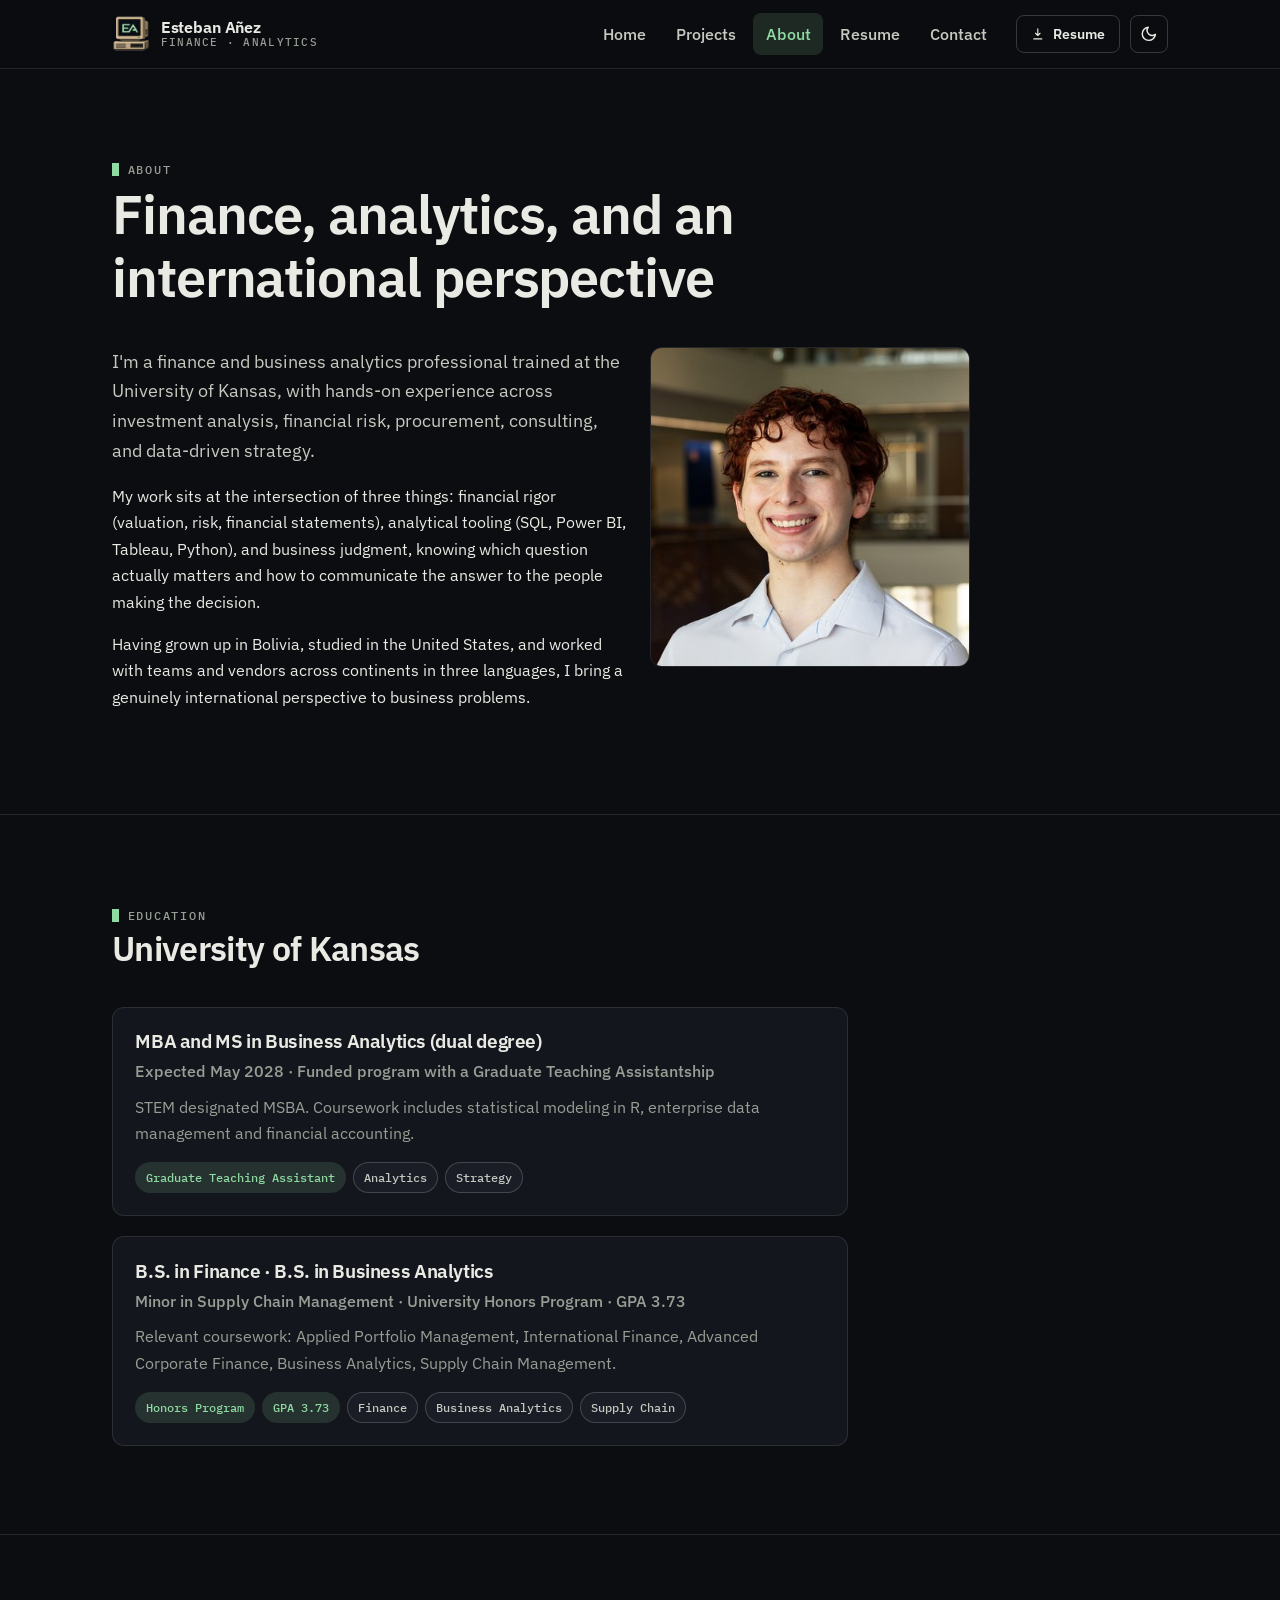
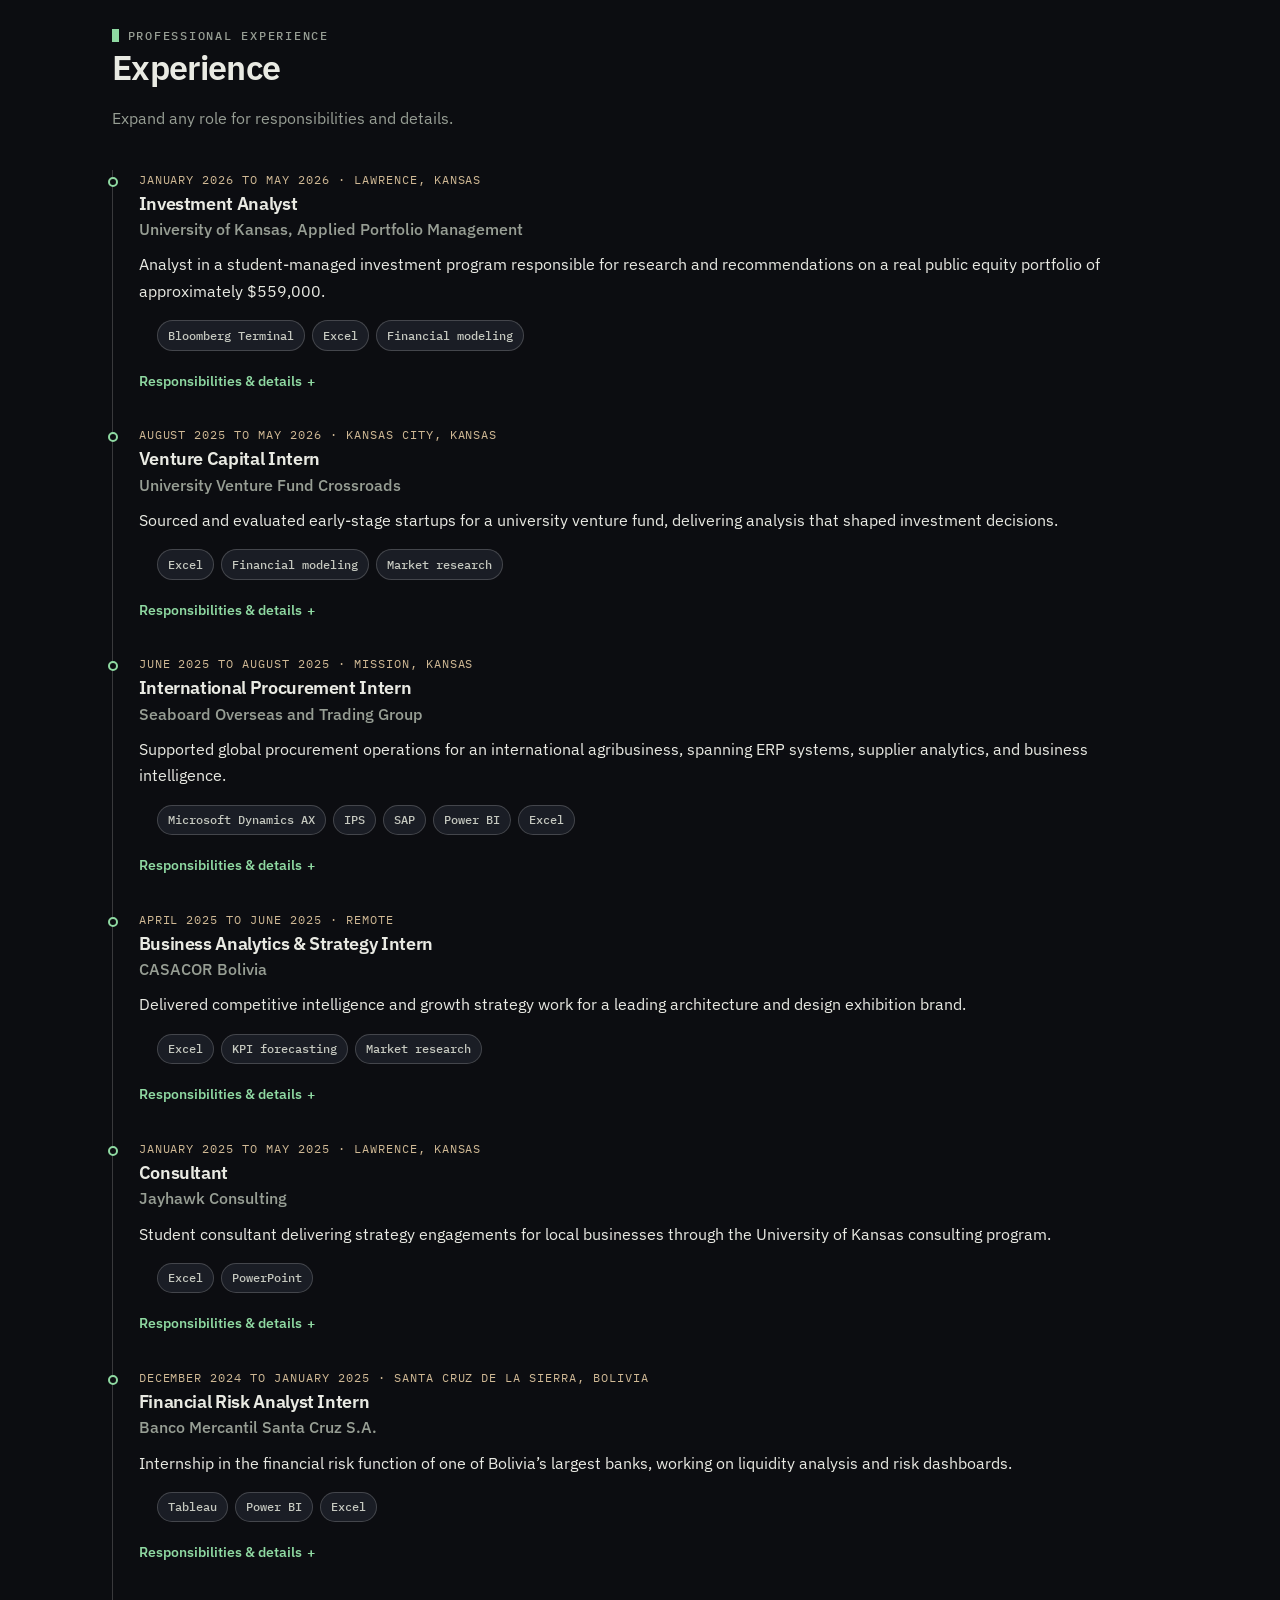
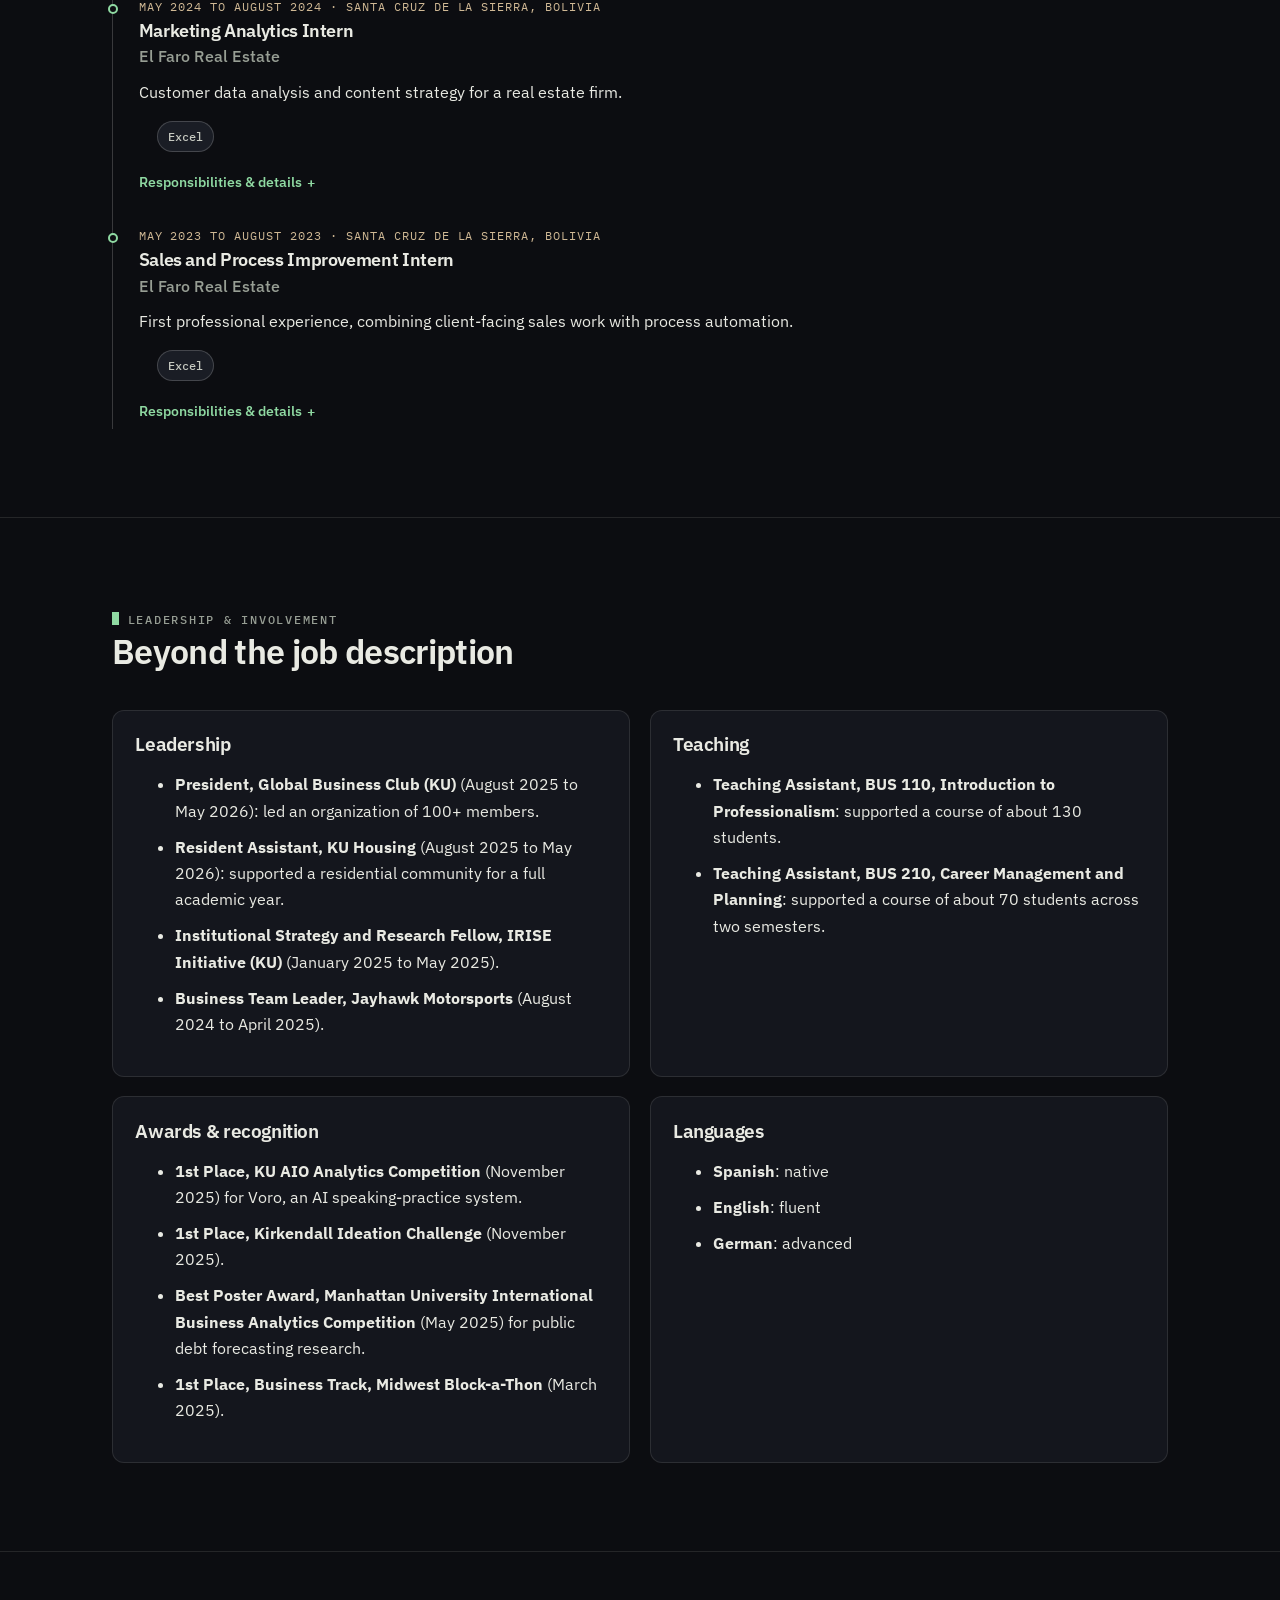
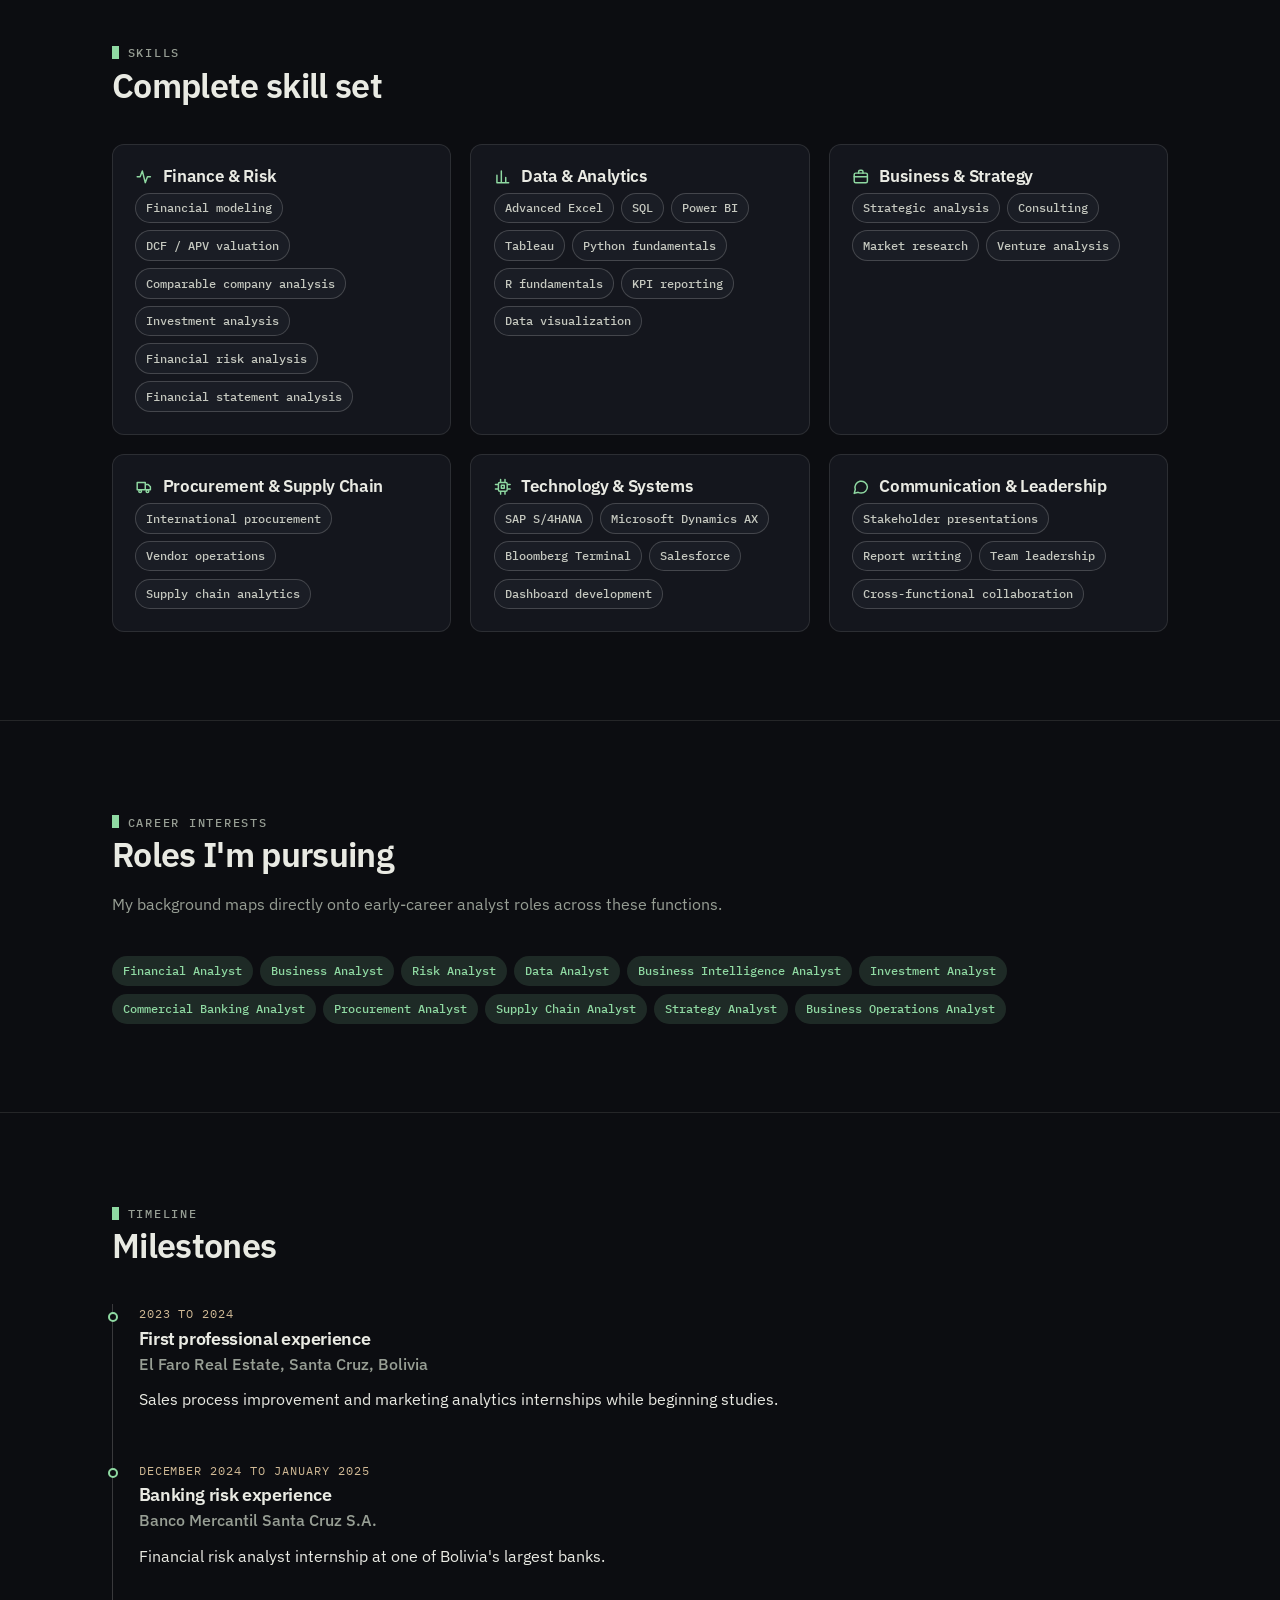
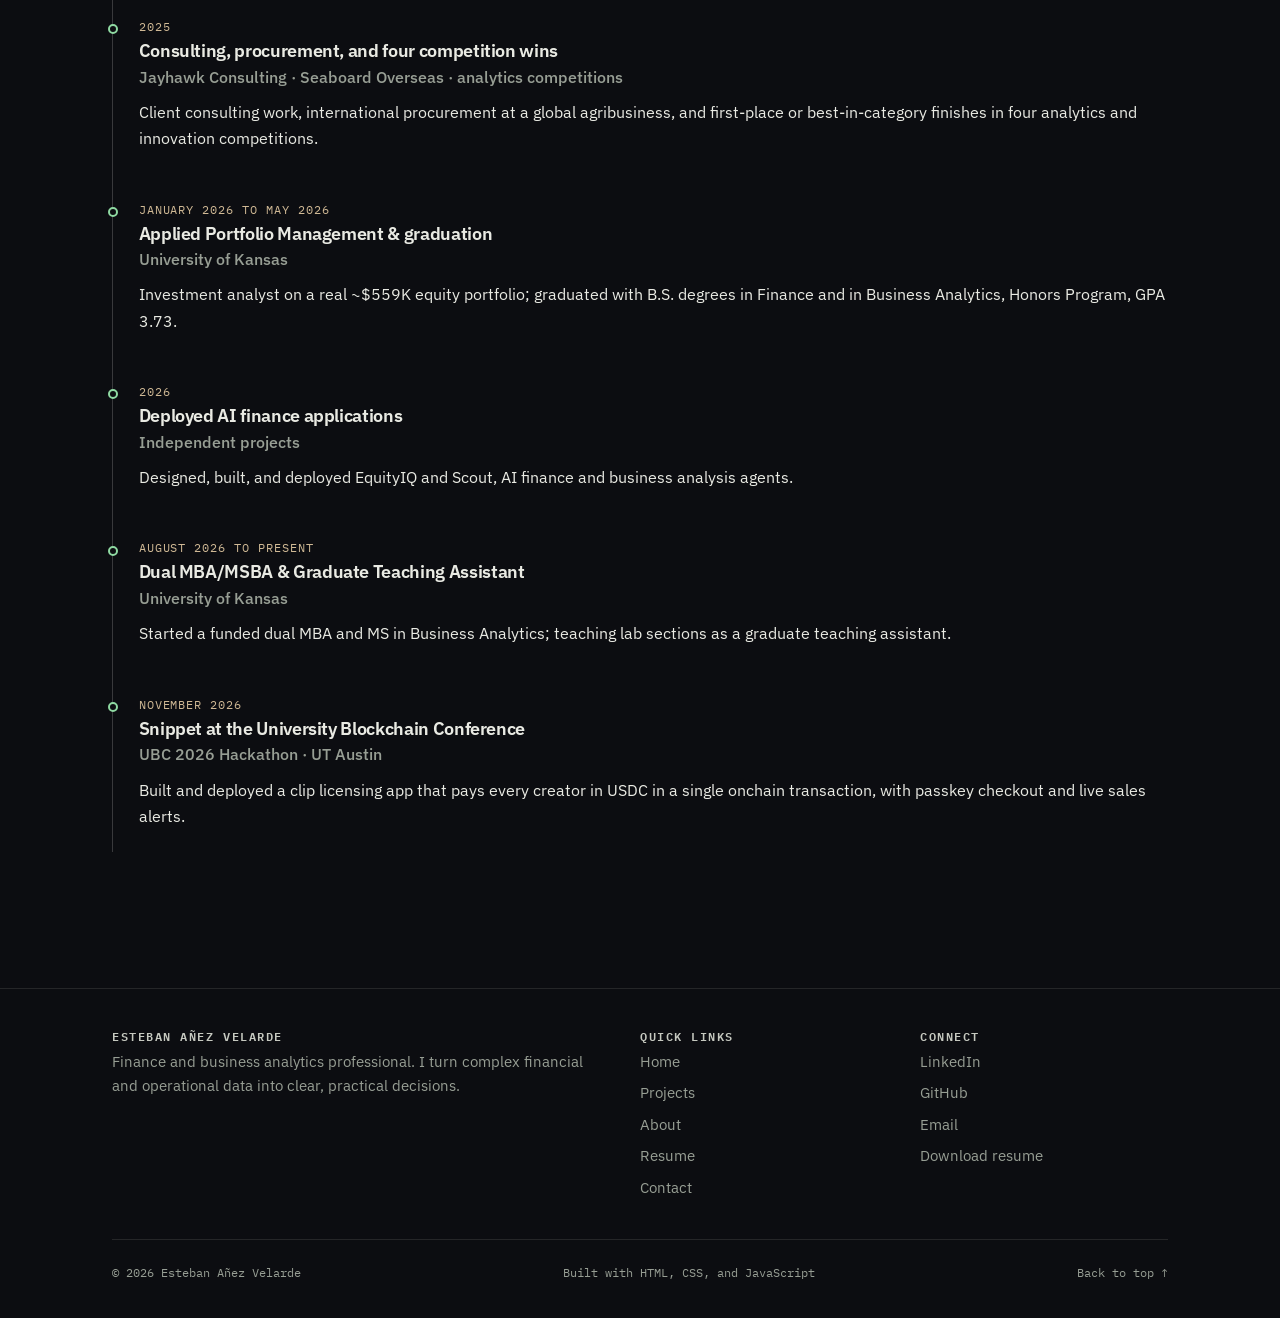
==== commit dea6db9c: "Add Snippet and Homeward, real project images, MBA/MSBA, fix site URLs and template text Co-Authored" ====
--- a/about.html
+++ b/about.html
@@ -8,15 +8,14 @@
   <meta name="author" content="Esteban Añez Velarde">
   <meta name="keywords" content="finance analyst, business analytics, risk analysis, data visualization, investment analysis, procurement, supply chain, University of Kansas, portfolio">
   <meta name="theme-color" content="#0c0d11">
-  <!-- Canonical URL: replace with your published GitHub Pages URL (see README) -->
-  <link rel="canonical" href="https://estebananez.github.io/portfolio/about.html">
+  <link rel="canonical" href="https://estebananez.github.io/Esteban-Anez---Portfolio-Website/about.html">
 
   <!-- Open Graph -->
   <meta property="og:type" content="profile">
   <meta property="og:title" content="About & Experience | Esteban Añez Velarde">
   <meta property="og:description" content="Background, education, professional experience, leadership, awards, and skills of Esteban Añez Velarde, finance and business analytics professional.">
-  <meta property="og:url" content="https://estebananez.github.io/portfolio/about.html">
-  <meta property="og:image" content="https://estebananez.github.io/portfolio/assets/images/og-image.png">
+  <meta property="og:url" content="https://estebananez.github.io/Esteban-Anez---Portfolio-Website/about.html">
+  <meta property="og:image" content="https://estebananez.github.io/Esteban-Anez---Portfolio-Website/assets/images/og-image.png">
   <meta property="og:image:width" content="1200">
   <meta property="og:image:height" content="630">
   <meta property="og:site_name" content="Esteban Añez Velarde | Portfolio">
@@ -25,7 +24,7 @@
   <meta name="twitter:card" content="summary_large_image">
   <meta name="twitter:title" content="About & Experience | Esteban Añez Velarde">
   <meta name="twitter:description" content="Background, education, professional experience, leadership, awards, and skills of Esteban Añez Velarde, finance and business analytics professional.">
-  <meta name="twitter:image" content="https://estebananez.github.io/portfolio/assets/images/og-image.png">
+  <meta name="twitter:image" content="https://estebananez.github.io/Esteban-Anez---Portfolio-Website/assets/images/og-image.png">
 
   <!-- Icons & manifest -->
   <link rel="icon" href="favicon.ico" sizes="48x48">
@@ -54,7 +53,7 @@
     "@graph": [
       {
         "@type": "Person",
-        "@id": "https://estebananez.github.io/portfolio/#person",
+        "@id": "https://estebananez.github.io/Esteban-Anez---Portfolio-Website/#person",
         "name": "Esteban A\u00f1ez Velarde",
         "jobTitle": "Finance and Business Analytics Professional",
         "alumniOf": {
@@ -63,23 +62,23 @@
         },
         "knowsLanguage": ["Spanish", "English", "German"],
         "knowsAbout": ["Financial analysis", "Business analytics", "Risk analysis", "Data visualization", "Investment analysis", "Procurement", "Supply chain analytics", "Business strategy"],
-        "url": "https://estebananez.github.io/portfolio/",
+        "url": "https://estebananez.github.io/Esteban-Anez---Portfolio-Website/",
         "sameAs": ["https://www.linkedin.com/in/esteban-anez/", "https://github.com/EstebanAnez"]
       },
       {
         "@type": "WebSite",
-        "@id": "https://estebananez.github.io/portfolio/#website",
-        "url": "https://estebananez.github.io/portfolio/",
+        "@id": "https://estebananez.github.io/Esteban-Anez---Portfolio-Website/#website",
+        "url": "https://estebananez.github.io/Esteban-Anez---Portfolio-Website/",
         "name": "Esteban A\u00f1ez Velarde | Portfolio",
-        "publisher": { "@id": "https://estebananez.github.io/portfolio/#person" }
+        "publisher": { "@id": "https://estebananez.github.io/Esteban-Anez---Portfolio-Website/#person" }
       },
       {
         "@type": "ProfilePage",
-        "@id": "https://estebananez.github.io/portfolio/about.html#page",
-        "url": "https://estebananez.github.io/portfolio/about.html",
+        "@id": "https://estebananez.github.io/Esteban-Anez---Portfolio-Website/about.html#page",
+        "url": "https://estebananez.github.io/Esteban-Anez---Portfolio-Website/about.html",
         "name": 'About & Experience | Esteban Añez Velarde',
-        "isPartOf": { "@id": "https://estebananez.github.io/portfolio/#website" },
-        "mainEntity": { "@id": "https://estebananez.github.io/portfolio/#person" }
+        "isPartOf": { "@id": "https://estebananez.github.io/Esteban-Anez---Portfolio-Website/#website" },
+        "mainEntity": { "@id": "https://estebananez.github.io/Esteban-Anez---Portfolio-Website/#person" }
       }
     ]
   }
@@ -140,10 +139,20 @@
       <p class="eyebrow">Education</p>
       <h2>University of Kansas</h2>
     </div>
+    <div class="card reveal" style="max-width: 46rem; margin-bottom: 1.25rem;">
+      <h3>MBA and MS in Business Analytics (dual degree)</h3>
+      <p class="timeline-org">Expected May 2028 · Funded program with a Graduate Teaching Assistantship</p>
+      <p class="muted">STEM designated MSBA. Coursework includes statistical modeling in R, enterprise data management and financial accounting.</p>
+      <ul class="chips">
+        <li class="chip chip-accent">Graduate Teaching Assistant</li>
+        <li class="chip">Analytics</li>
+        <li class="chip">Strategy</li>
+      </ul>
+    </div>
     <div class="card reveal" style="max-width: 46rem;">
-      <h3>B.S. in Finance and Business Analytics</h3>
+      <h3>B.S. in Finance · B.S. in Business Analytics</h3>
       <p class="timeline-org">Minor in Supply Chain Management · University Honors Program · GPA 3.73</p>
-      <p class="muted">Relevant coursework (edit to match your transcript): Applied Portfolio Management, International Finance, Advanced Corporate Finance, Business Analytics, Supply Chain Management.</p>
+      <p class="muted">Relevant coursework: Applied Portfolio Management, International Finance, Advanced Corporate Finance, Business Analytics, Supply Chain Management.</p>
       <ul class="chips">
         <li class="chip chip-accent">Honors Program</li>
         <li class="chip chip-accent">GPA 3.73</li>
@@ -252,7 +261,7 @@
     <div class="section-head reveal">
       <p class="eyebrow">Career interests</p>
       <h2>Roles I'm pursuing</h2>
-      <p>My background maps directly onto early-career analyst roles across these functions. Edit this list in the HTML to match your current search.</p>
+      <p>My background maps directly onto early-career analyst roles across these functions.</p>
     </div>
     <ul class="chips reveal" id="role-interests">
       <li class="chip chip-accent">Financial Analyst</li>
@@ -299,13 +308,25 @@
         <p class="timeline-date">January 2026 to May 2026</p>
         <h3>Applied Portfolio Management &amp; graduation</h3>
         <p class="timeline-org">University of Kansas</p>
-        <p>Investment analyst on a real ~$559K equity portfolio; graduated with a B.S. in Finance and Business Analytics, Honors Program, GPA 3.73.</p>
+        <p>Investment analyst on a real ~$559K equity portfolio; graduated with B.S. degrees in Finance and in Business Analytics, Honors Program, GPA 3.73.</p>
       </li>
       <li class="timeline-item reveal">
         <p class="timeline-date">2026</p>
         <h3>Deployed AI finance applications</h3>
         <p class="timeline-org">Independent projects</p>
-        <p>Designed, built, and deployed EquityIQ and Finley, AI-powered finance analysis agents.</p>
+        <p>Designed, built, and deployed EquityIQ and Scout, AI finance and business analysis agents.</p>
+      </li>
+      <li class="timeline-item reveal">
+        <p class="timeline-date">August 2026 to present</p>
+        <h3>Dual MBA/MSBA &amp; Graduate Teaching Assistant</h3>
+        <p class="timeline-org">University of Kansas</p>
+        <p>Started a funded dual MBA and MS in Business Analytics; teaching lab sections as a graduate teaching assistant.</p>
+      </li>
+      <li class="timeline-item reveal">
+        <p class="timeline-date">November 2026</p>
+        <h3>Snippet at the University Blockchain Conference</h3>
+        <p class="timeline-org">UBC 2026 Hackathon · UT Austin</p>
+        <p>Built and deployed a clip licensing app that pays every creator in USDC in a single onchain transaction, with passkey checkout and live sales alerts.</p>
       </li>
     </ol>
   </div>
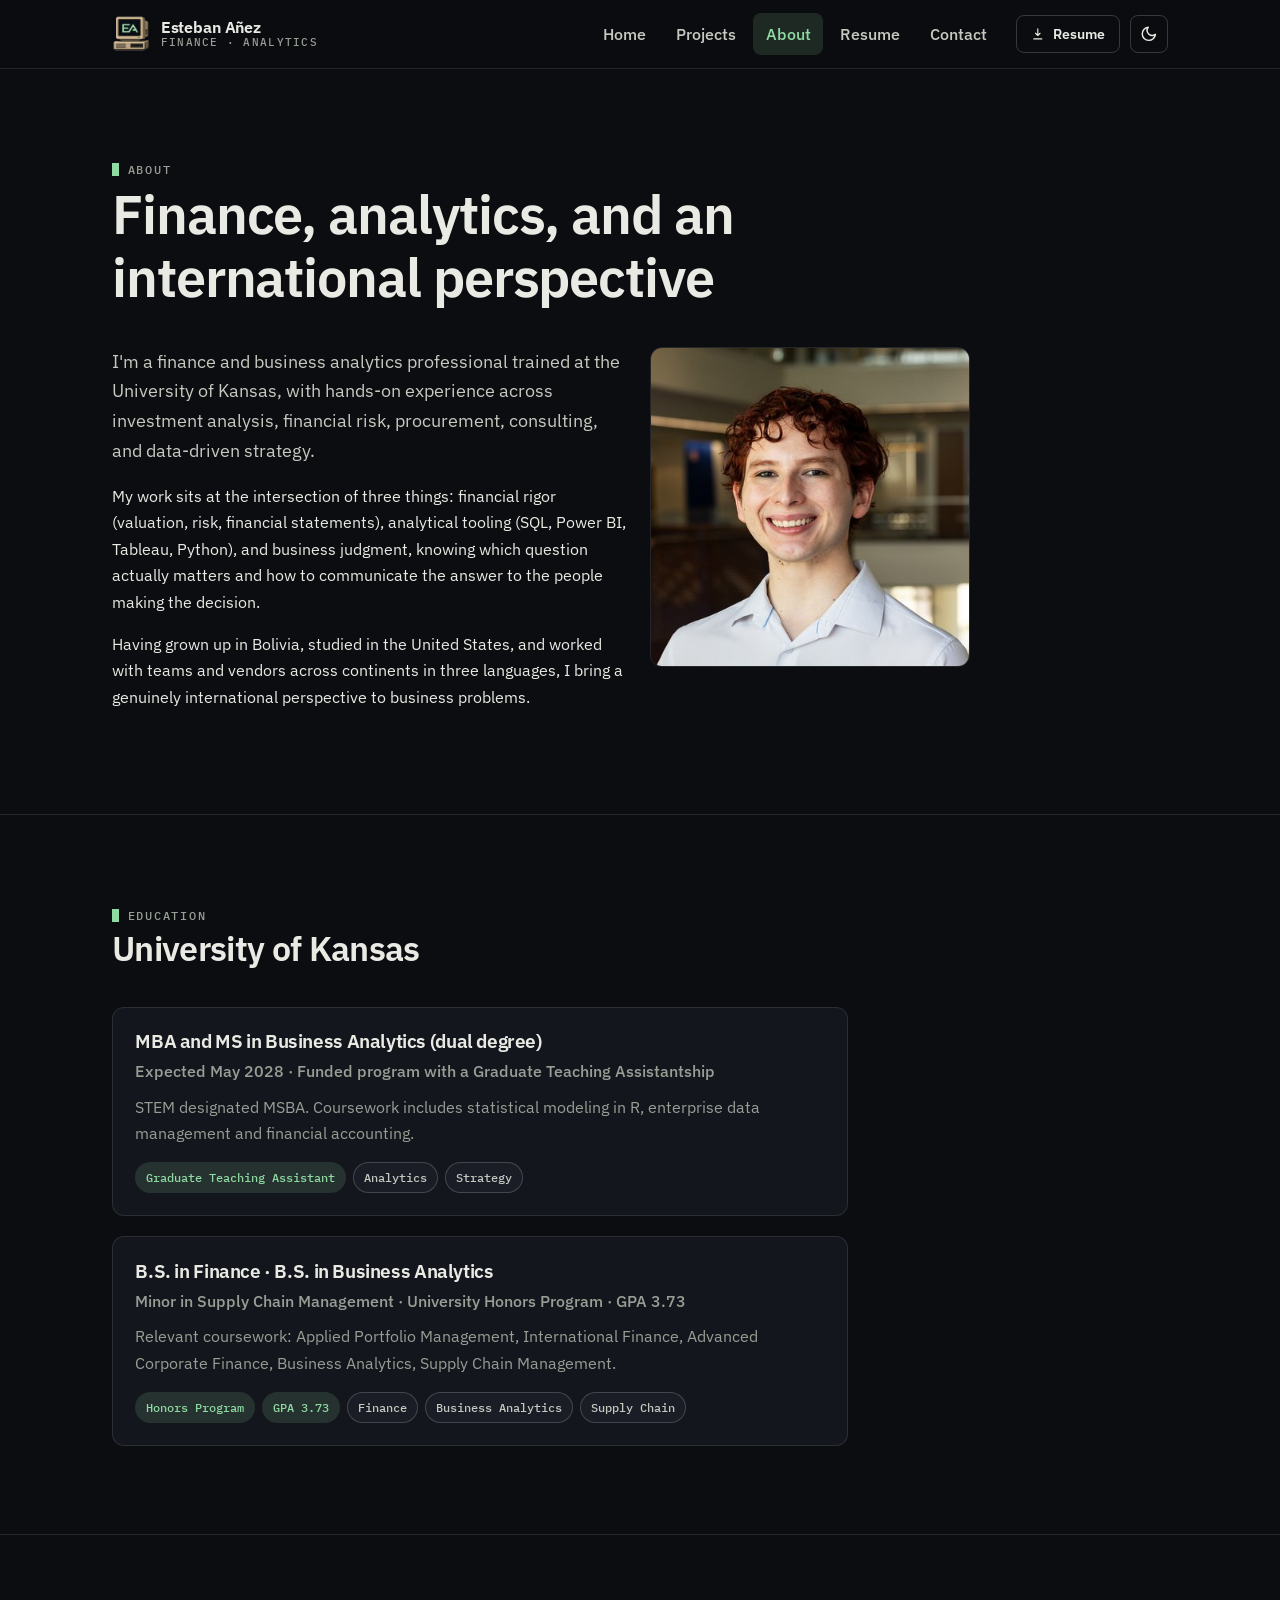
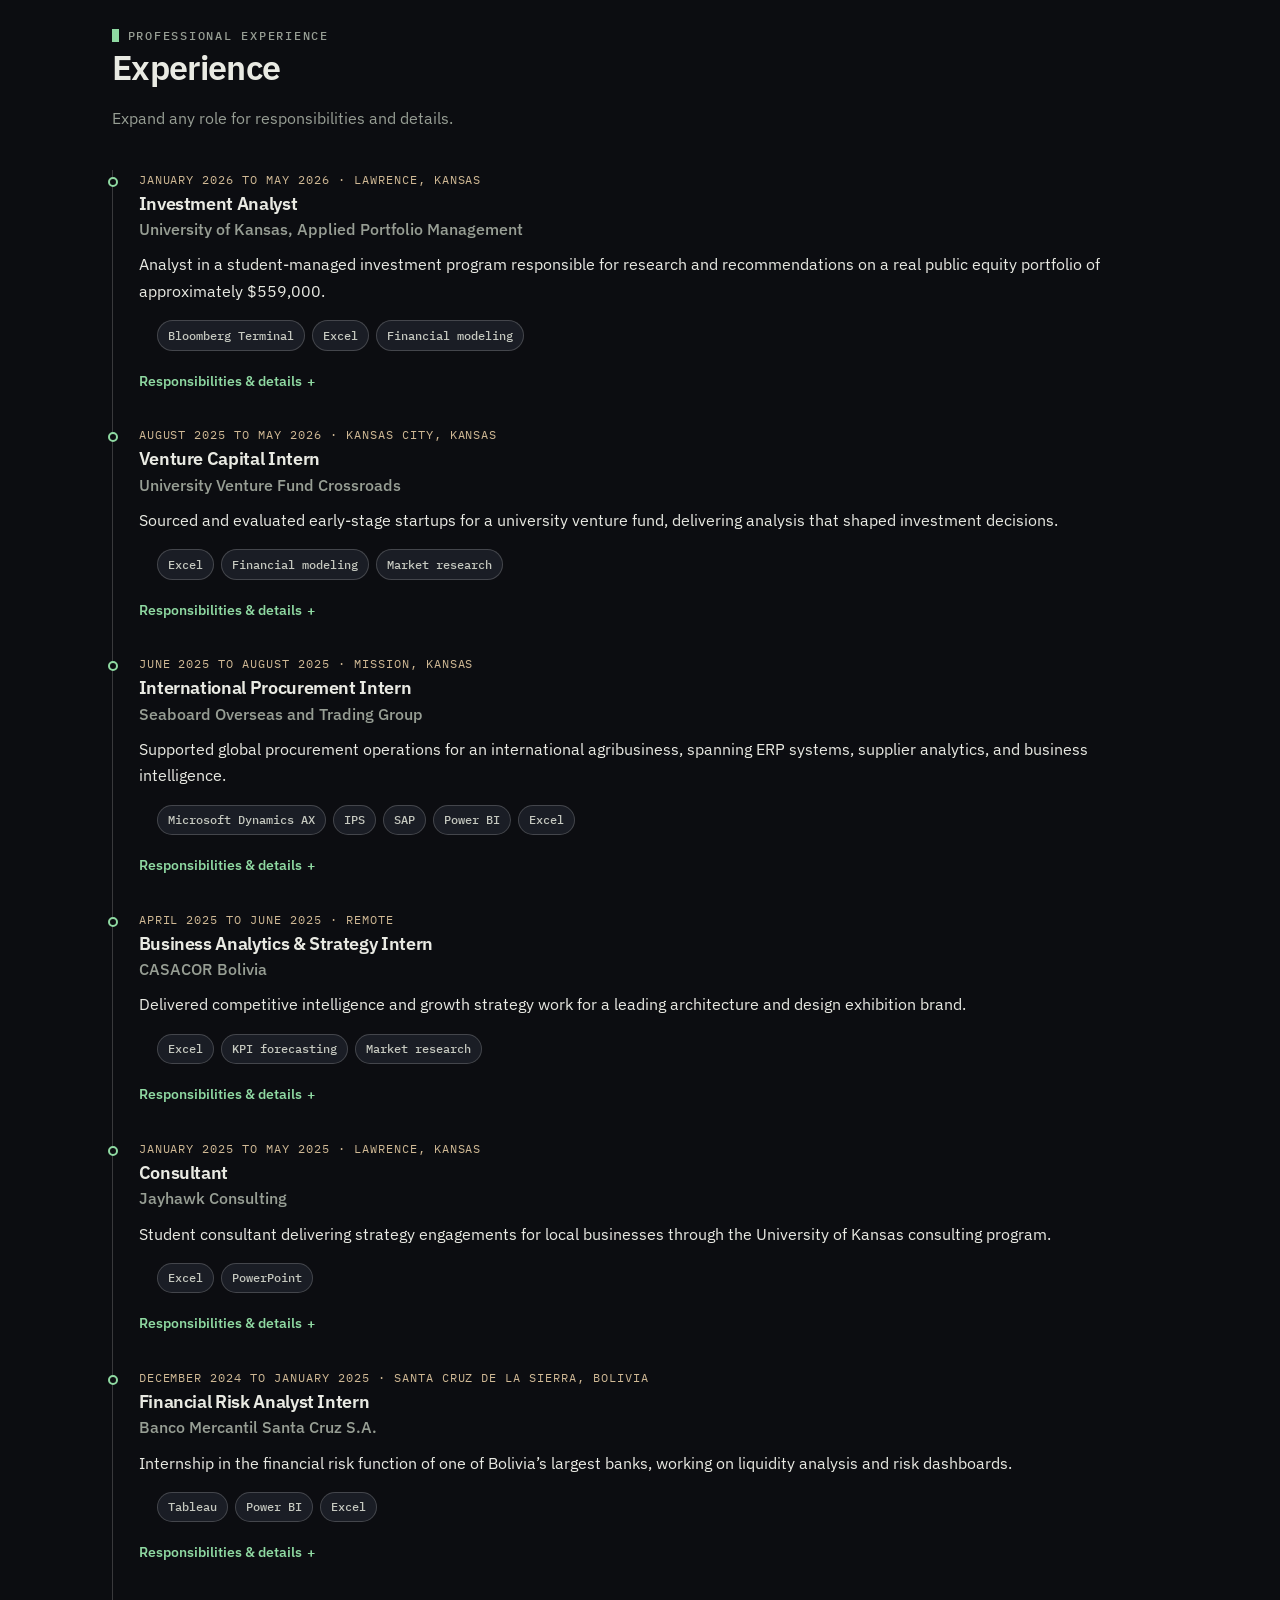
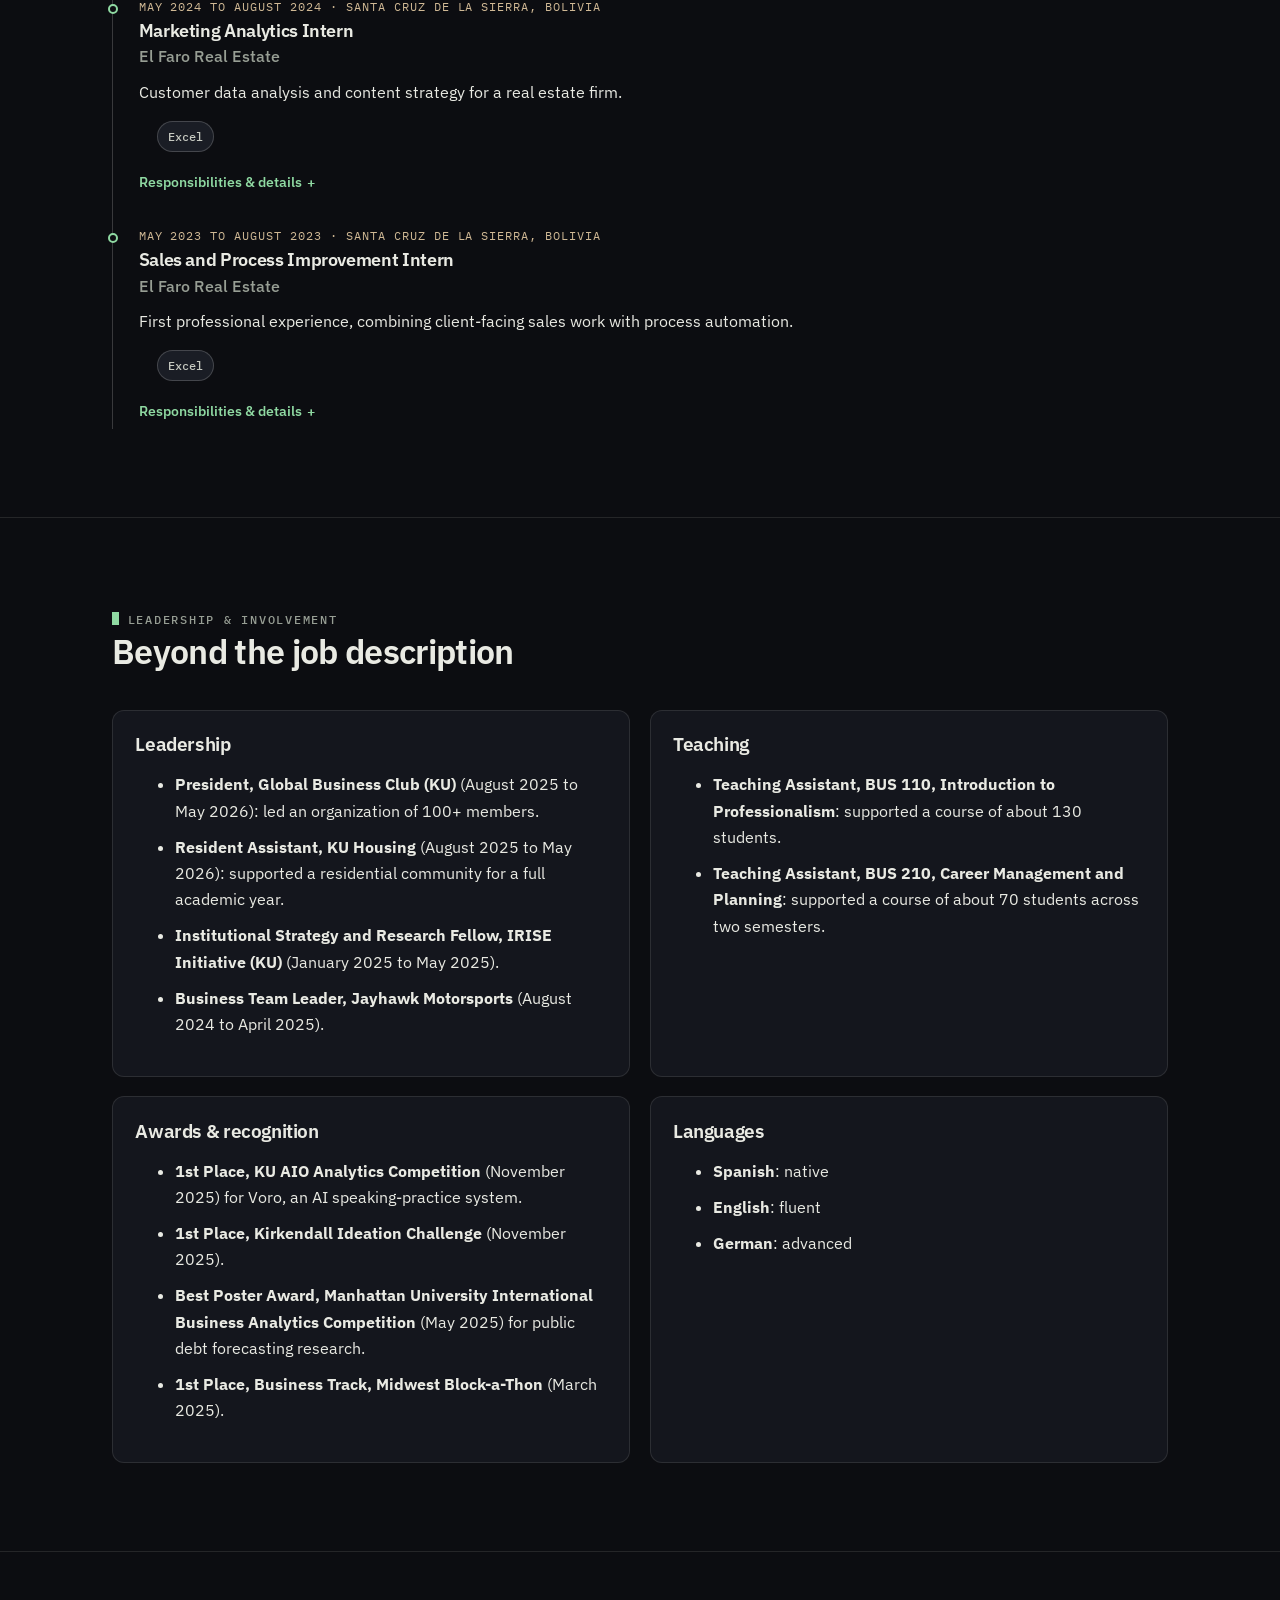
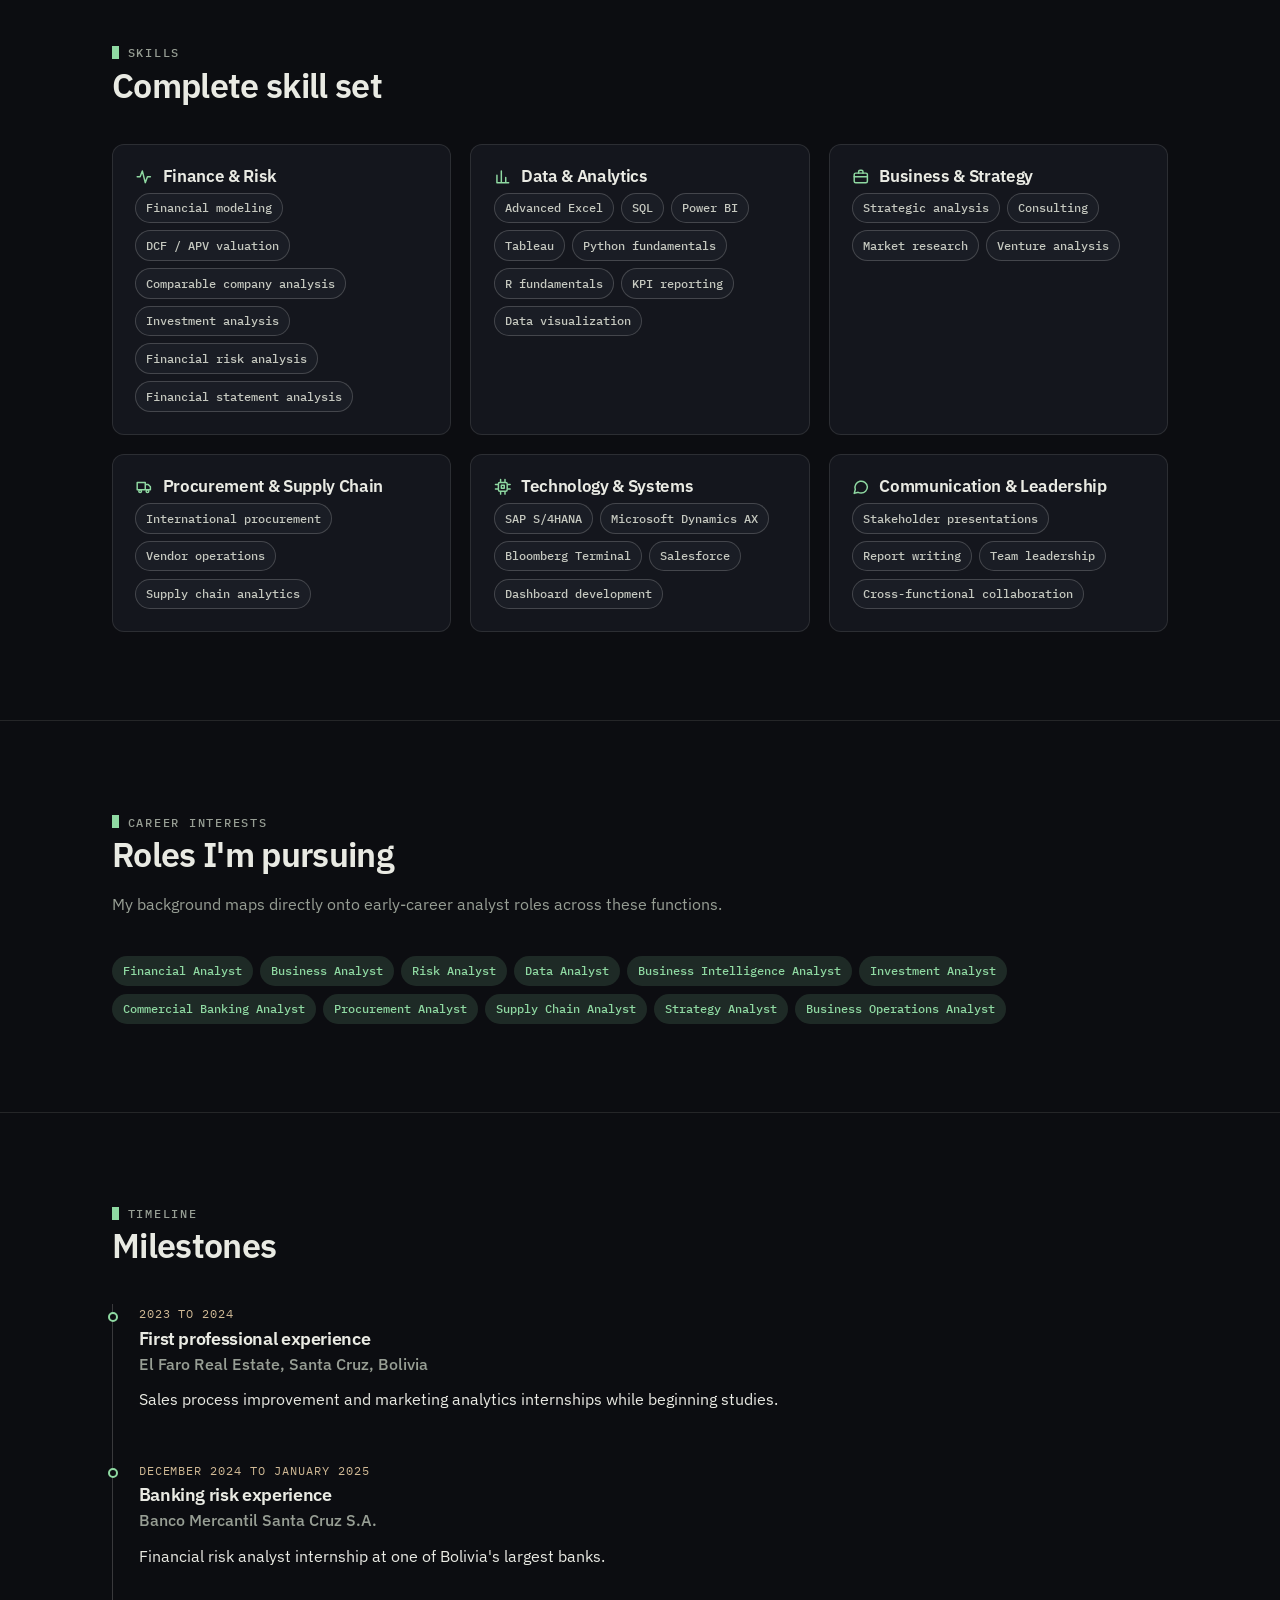
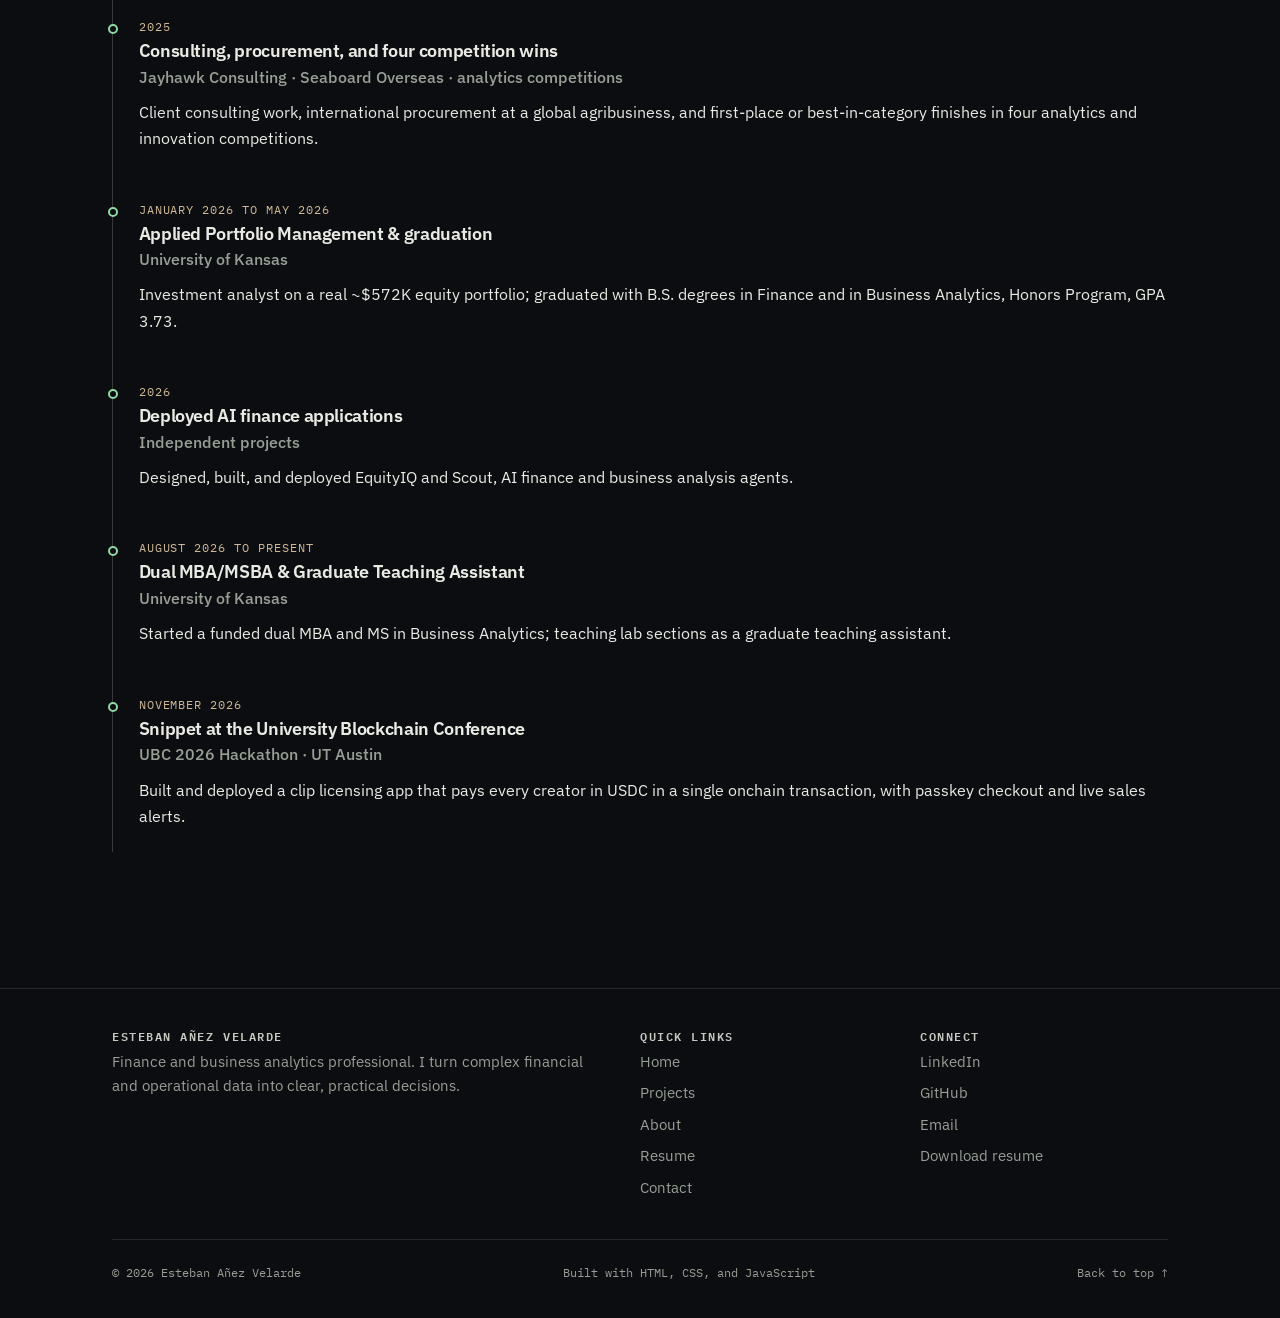
==== commit 17a389ba: "New resume PDF, web resume updated to match, add Maple research and crime hotspot projects Co-Author" ====
--- a/about.html
+++ b/about.html
@@ -308,7 +308,7 @@
         <p class="timeline-date">January 2026 to May 2026</p>
         <h3>Applied Portfolio Management &amp; graduation</h3>
         <p class="timeline-org">University of Kansas</p>
-        <p>Investment analyst on a real ~$559K equity portfolio; graduated with B.S. degrees in Finance and in Business Analytics, Honors Program, GPA 3.73.</p>
+        <p>Investment analyst on a real ~$572K equity portfolio; graduated with B.S. degrees in Finance and in Business Analytics, Honors Program, GPA 3.73.</p>
       </li>
       <li class="timeline-item reveal">
         <p class="timeline-date">2026</p>
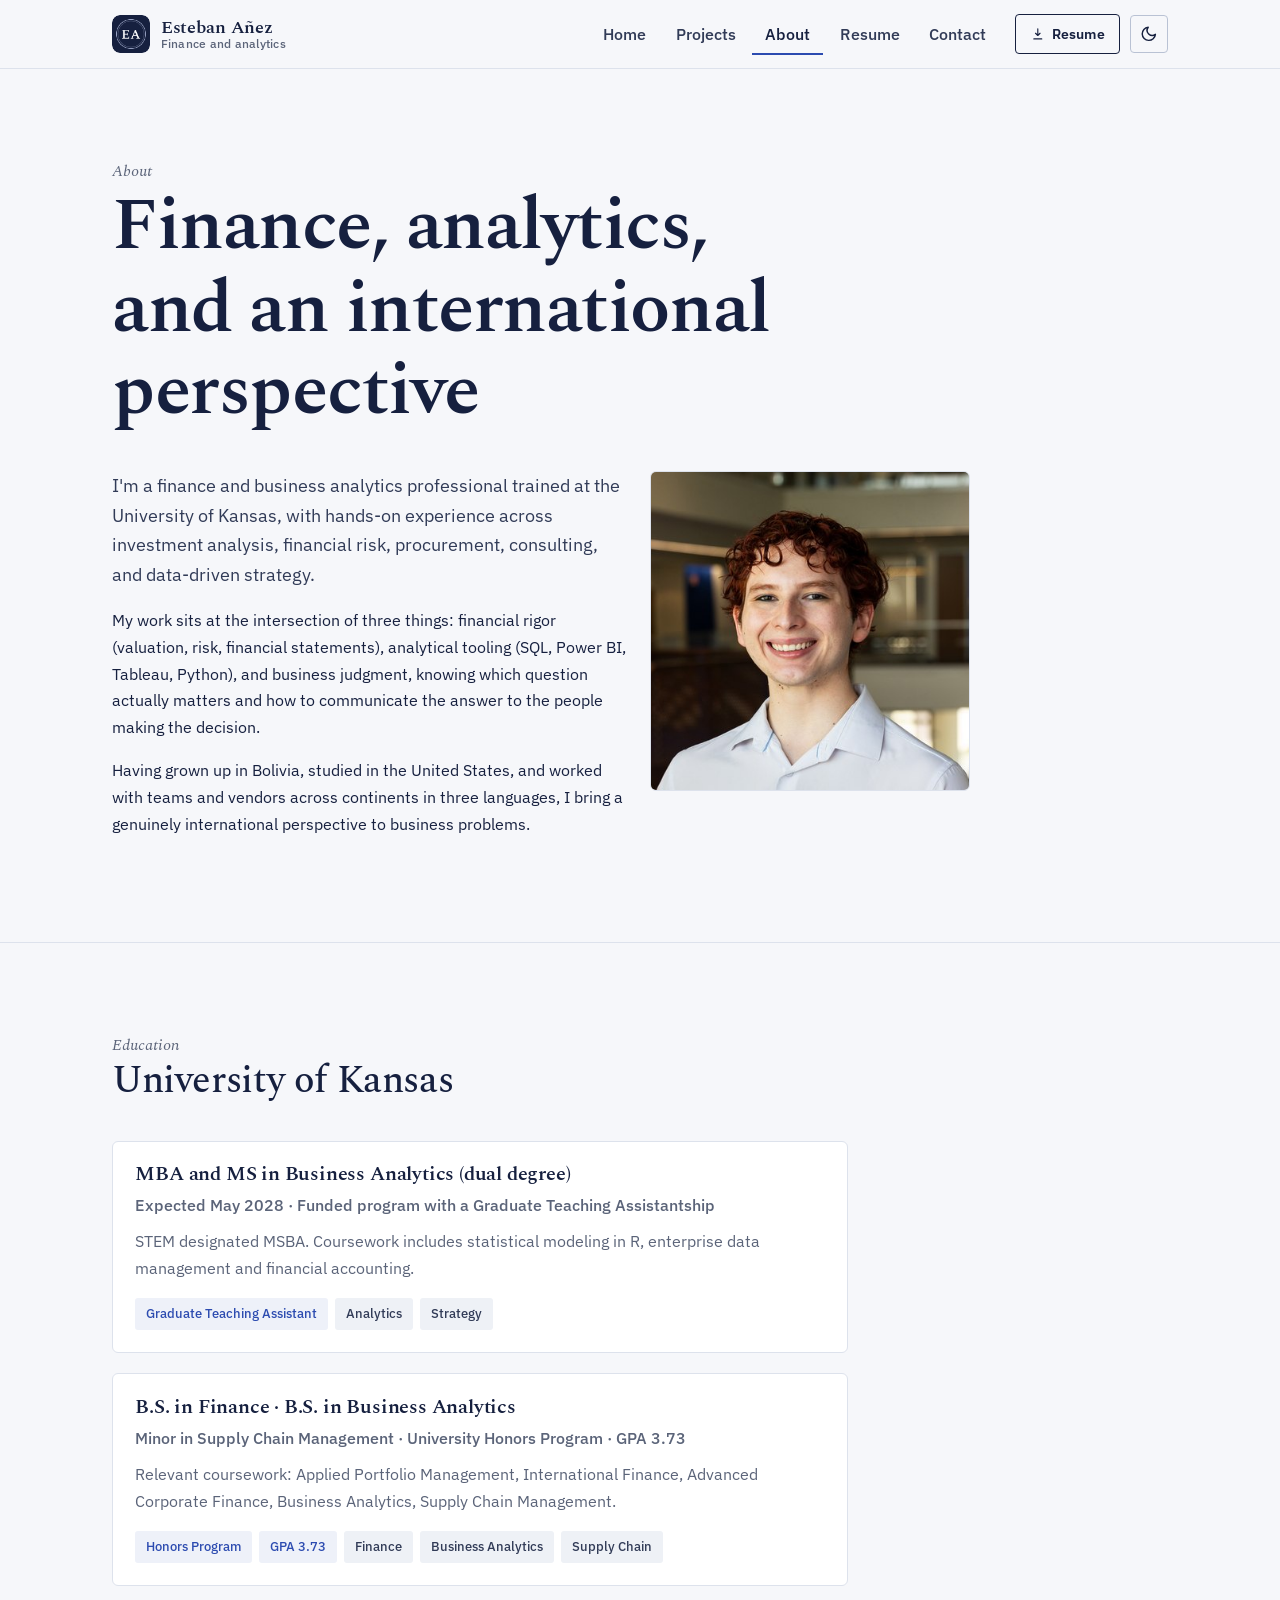
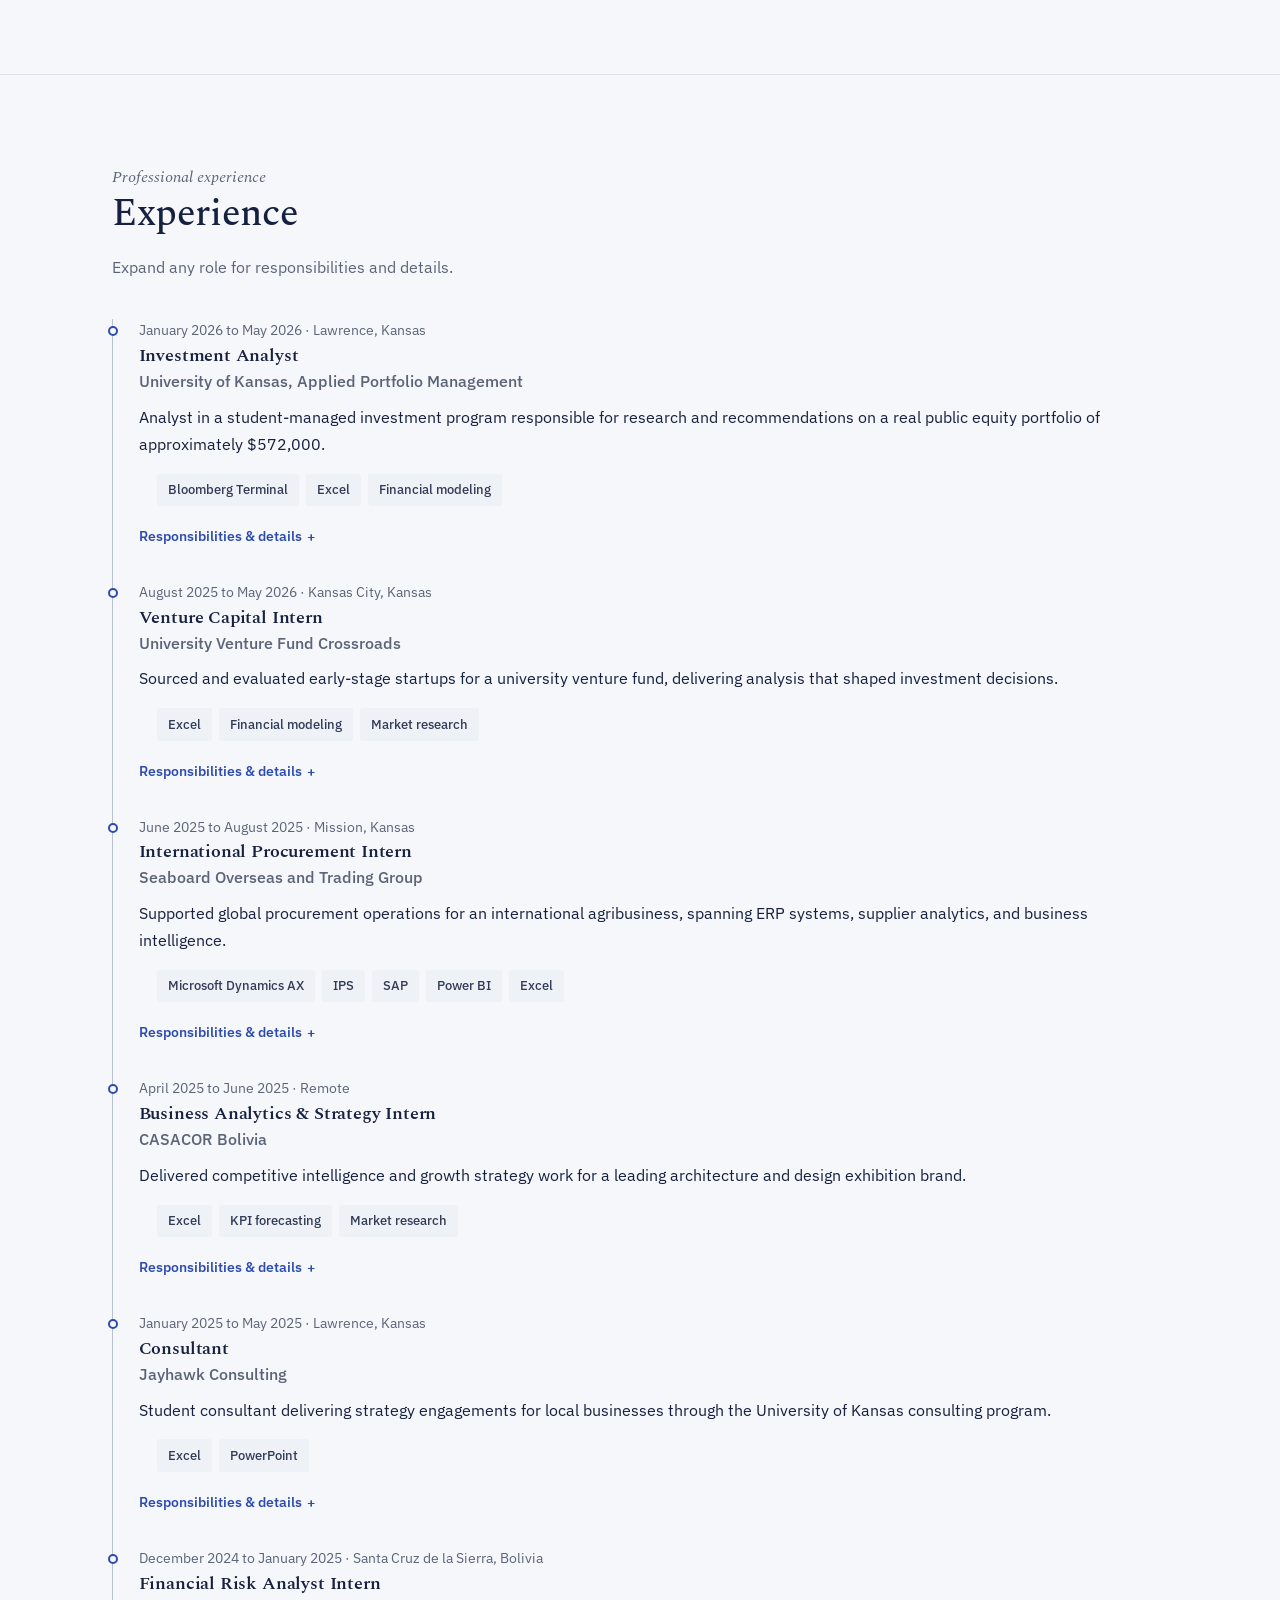
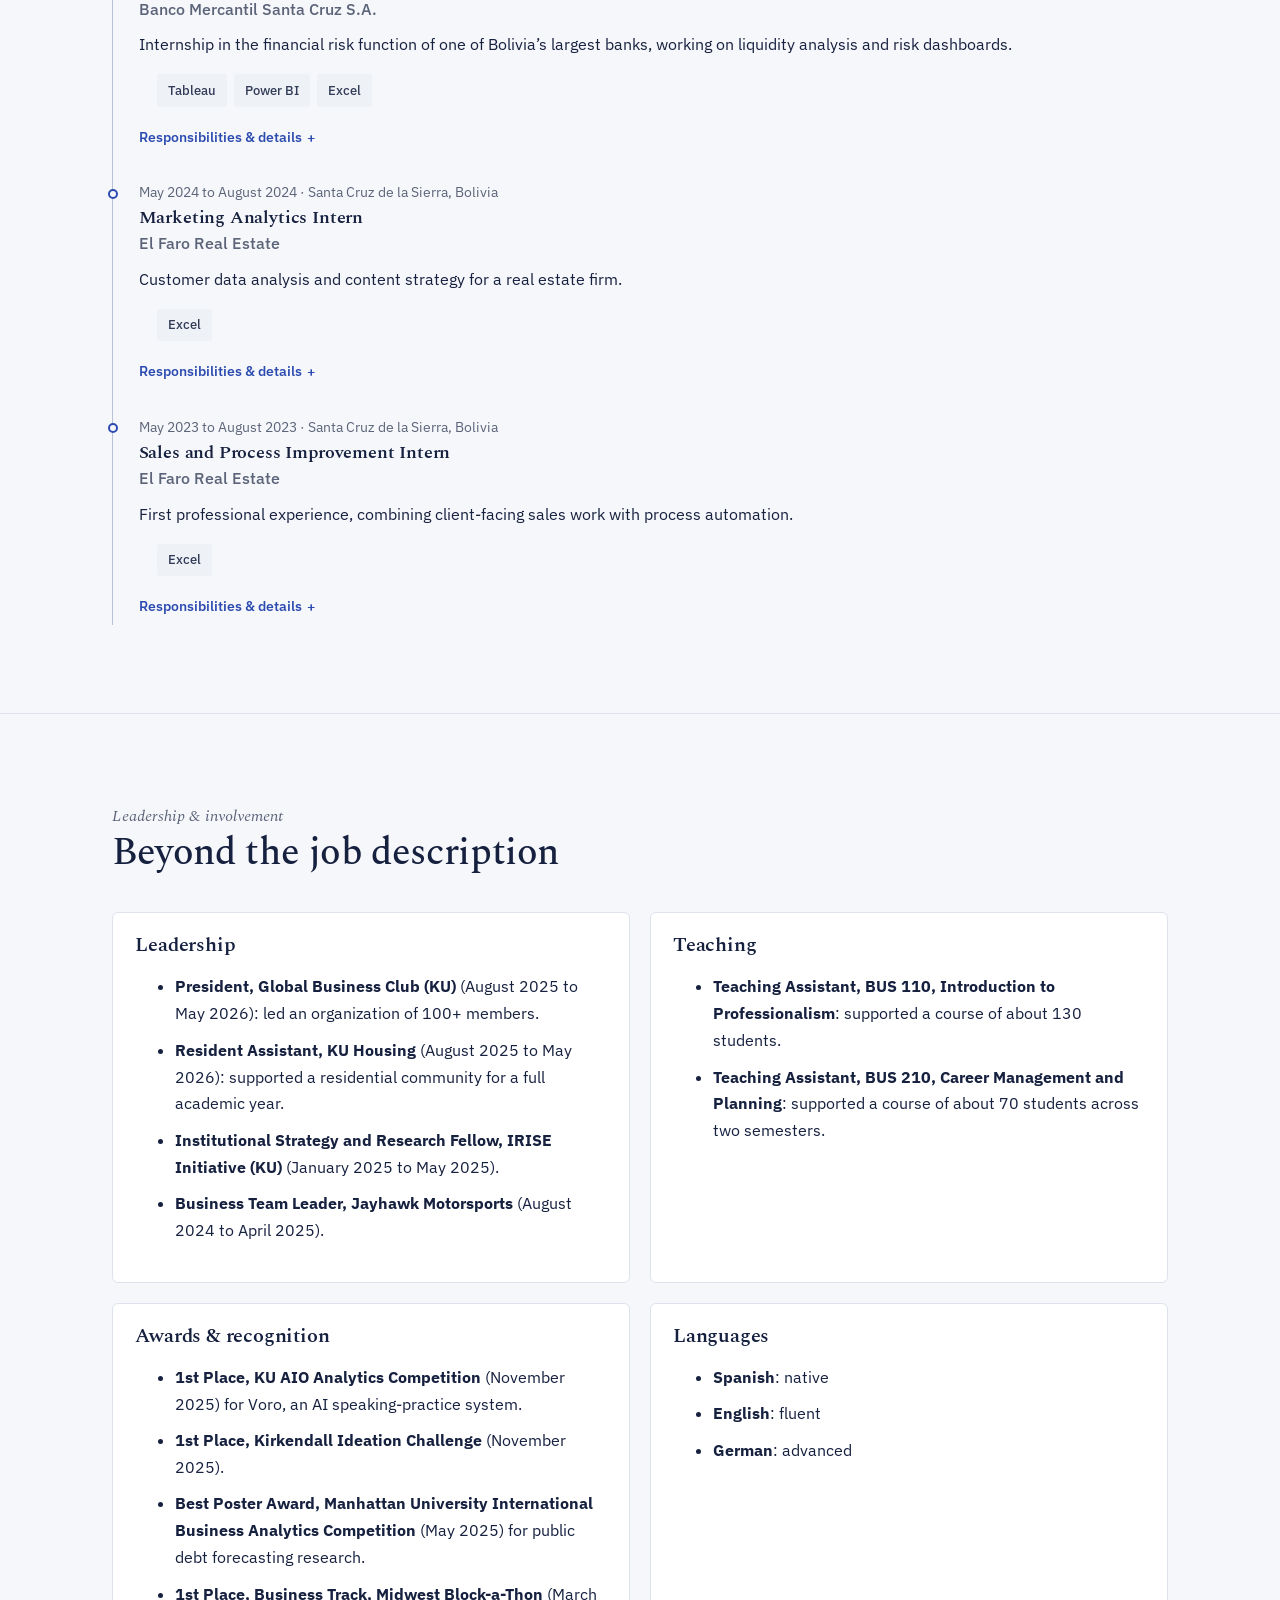
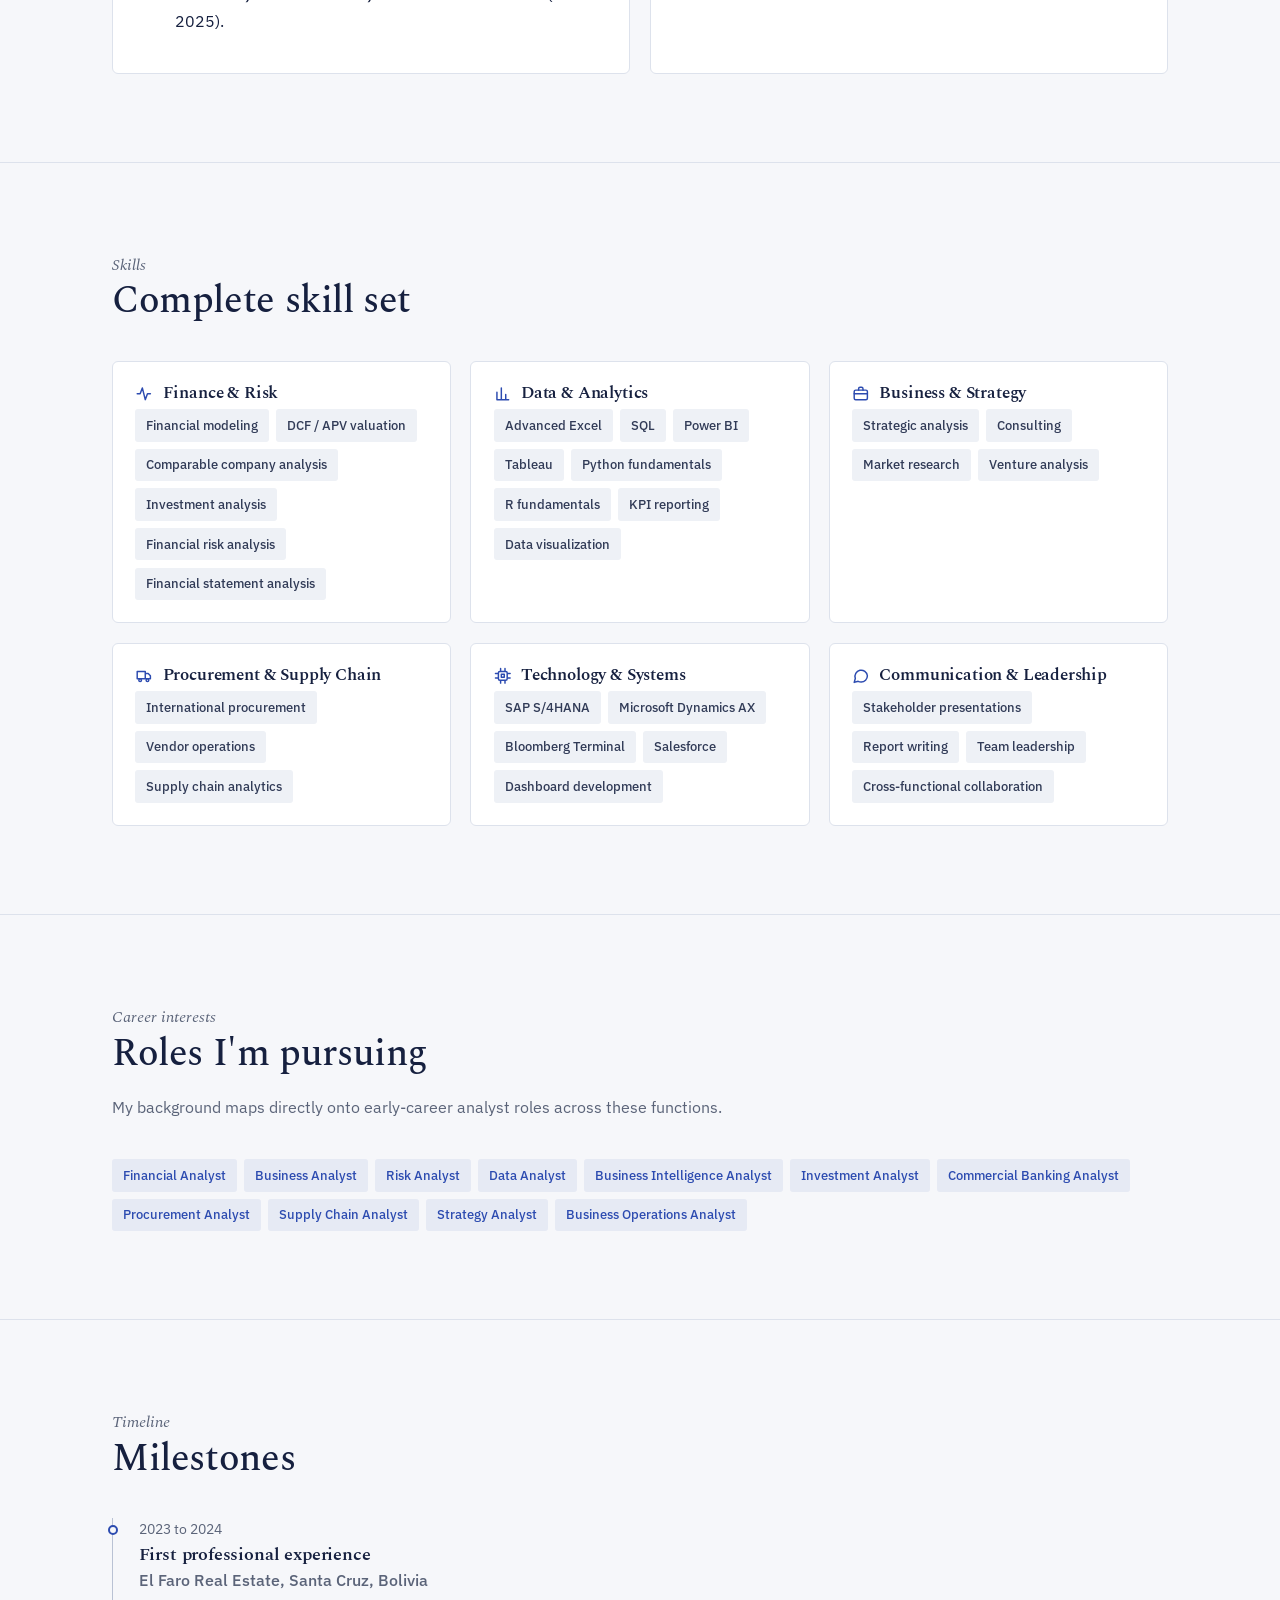
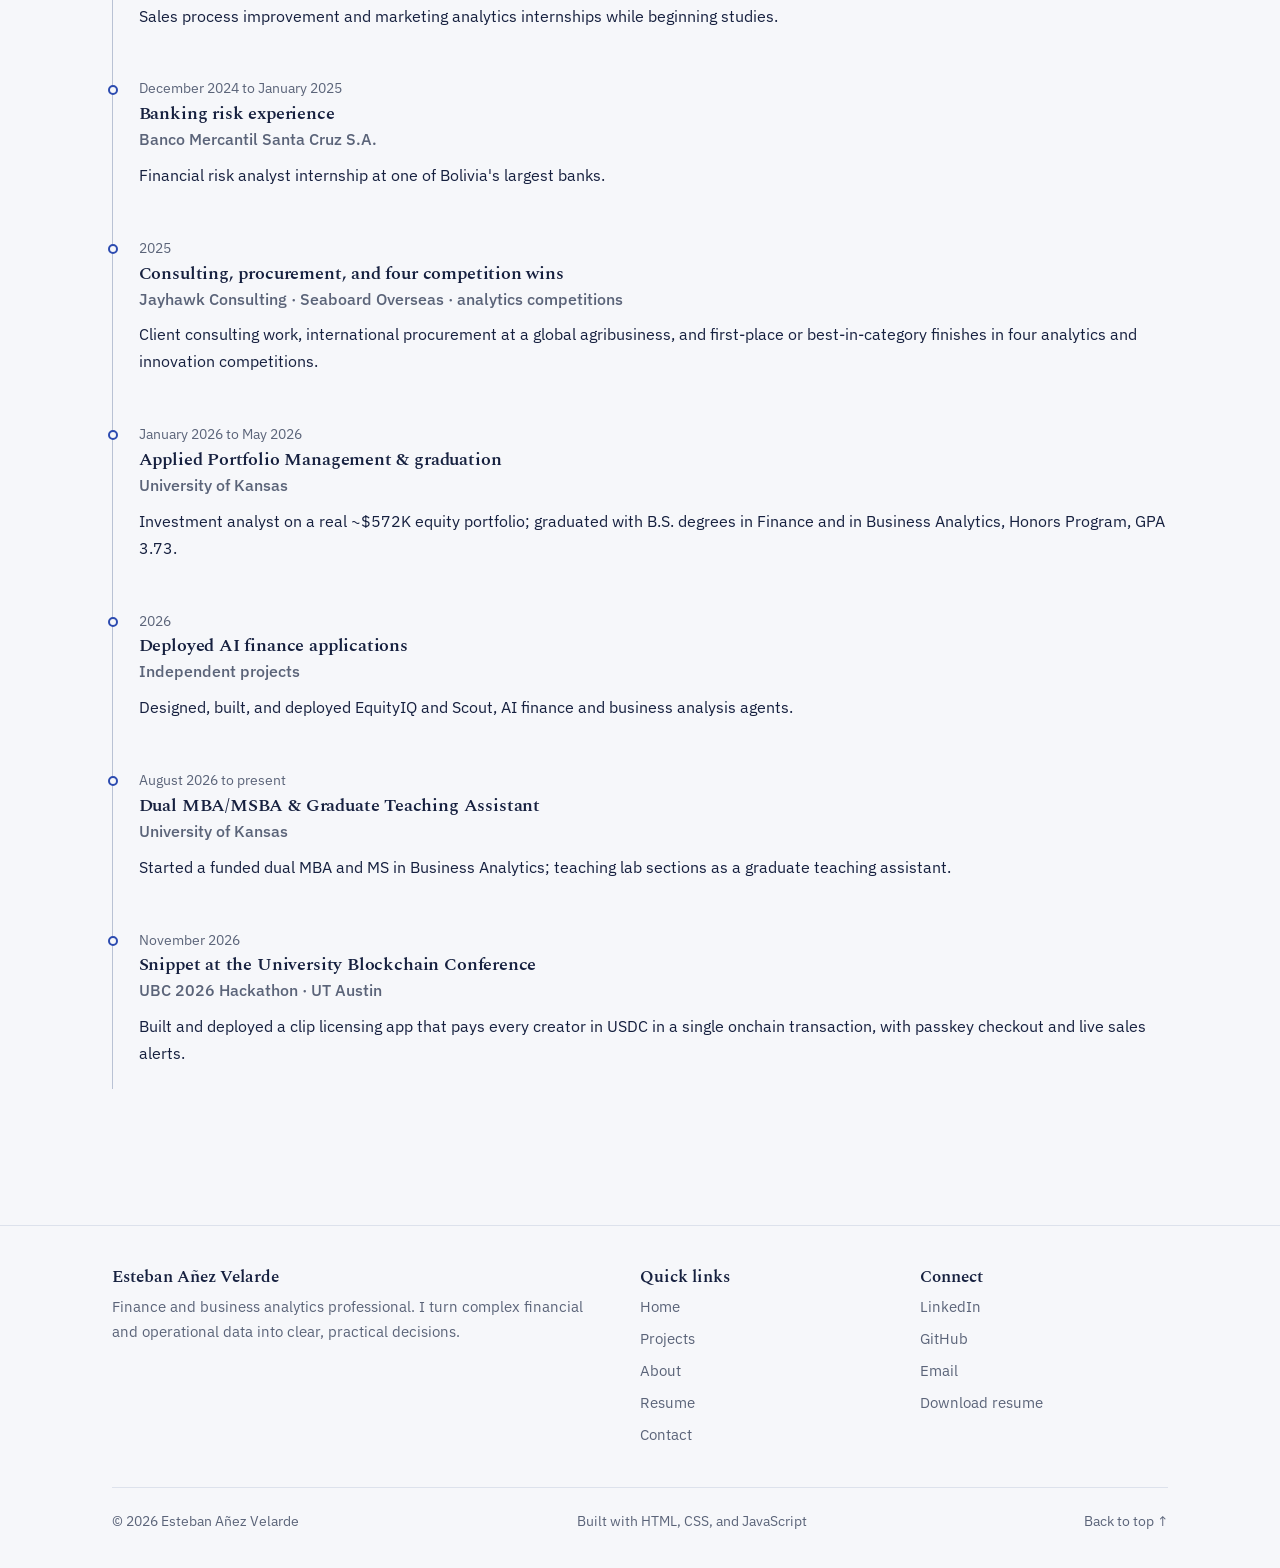
==== commit 9f078ab6: "Redesign: share certificate theme, engraved seal hero, recognition strip, new monogram and project c" ====
--- a/about.html
+++ b/about.html
@@ -7,7 +7,7 @@
   <meta name="description" content="Background, education, professional experience, leadership, awards, and skills of Esteban Añez Velarde, finance and business analytics professional.">
   <meta name="author" content="Esteban Añez Velarde">
   <meta name="keywords" content="finance analyst, business analytics, risk analysis, data visualization, investment analysis, procurement, supply chain, University of Kansas, portfolio">
-  <meta name="theme-color" content="#0c0d11">
+  <meta name="theme-color" content="#f6f7fa">
   <link rel="canonical" href="https://estebananez.github.io/Esteban-Anez---Portfolio-Website/about.html">
 
   <!-- Open Graph -->
@@ -40,8 +40,8 @@
   <script>
     (function () {
       try {
-        if (localStorage.getItem('eav-theme') === 'light') {
-          document.documentElement.setAttribute('data-theme', 'light');
+        if (localStorage.getItem('eav-theme') === 'dark') {
+          document.documentElement.setAttribute('data-theme', 'dark');
         }
       } catch (e) {}
     })();
@@ -92,7 +92,7 @@
   <nav class="nav container" aria-label="Primary">
     <a class="brand" href="index.html">
       <img src="assets/images/logo.png" alt="" width="47" height="47">
-      <span class="brand-name">Esteban Añez<span class="brand-sub">Finance · Analytics</span></span>
+      <span class="brand-name">Esteban Añez<span class="brand-sub">Finance and analytics</span></span>
     </a>
     <ul class="nav-links" id="nav-links">
       <li><a href="index.html">Home</a></li>
--- a/assets/css/styles.css
+++ b/assets/css/styles.css
@@ -1,7 +1,7 @@
 /* ============================================================
    Esteban Añez Velarde — Portfolio
-   Theme: "Analyst Terminal" — dark-first, mint + tan on near-black,
-   IBM Plex Sans (display/body) + IBM Plex Mono (labels/data).
+   Theme: "Share certificate" — engraved navy on cool paper,
+   Spectral (headings) + IBM Plex Sans (body).
    ============================================================ */
 
 /* ---------- Fonts (local) ---------- */
@@ -34,50 +34,76 @@
   font-display: swap;
 }
 
+@font-face {
+  font-family: 'Spectral';
+  src: url('../fonts/spectral-latin-400-normal.woff2') format('woff2');
+  font-weight: 400; font-style: normal; font-display: swap;
+}
+@font-face {
+  font-family: 'Spectral';
+  src: url('../fonts/spectral-latin-400-italic.woff2') format('woff2');
+  font-weight: 400; font-style: italic; font-display: swap;
+}
+@font-face {
+  font-family: 'Spectral';
+  src: url('../fonts/spectral-latin-500-normal.woff2') format('woff2');
+  font-weight: 500; font-style: normal; font-display: swap;
+}
+@font-face {
+  font-family: 'Spectral';
+  src: url('../fonts/spectral-latin-600-normal.woff2') format('woff2');
+  font-weight: 600; font-style: normal; font-display: swap;
+}
+
 /* ---------- Design tokens ---------- */
+/* Theme: "Share certificate". Cool paper, certificate navy, intaglio blue;
+   gold is reserved for awards. Spectral (engraved serif) + IBM Plex Sans. */
 :root {
-  --bg: #0c0d11;
-  --bg-raised: #12141a;
-  --surface: #14161d;
-  --surface-2: #1a1d25;
-  --line: rgba(233, 234, 227, 0.11);
-  --line-strong: rgba(233, 234, 227, 0.2);
-  --text: #e9eae3;
-  --text-soft: #c6c9c0;
-  --muted: #979e94;
-  --accent: #8fd9a2;
-  --accent-bright: #b7eab4;
-  --accent-ink: #0c0d11;
-  --accent-dim: rgba(143, 217, 162, 0.14);
-  --tan: #d0b995;
-  --tan-dim: rgba(208, 185, 149, 0.15);
-  --shadow: 0 10px 30px rgba(0, 0, 0, 0.4);
-  --radius: 12px;
-  --radius-sm: 8px;
+  --bg: #f6f7fa;
+  --bg-raised: #ffffff;
+  --surface: #ffffff;
+  --surface-2: #eef1f6;
+  --line: #dde2ec;
+  --line-strong: #b9c2d4;
+  --text: #16203f;
+  --text-soft: #313b57;
+  --muted: #5b6479;
+  --accent: #2c4bb0;
+  --accent-bright: #213b91;
+  --accent-ink: #ffffff;
+  --accent-dim: rgba(44, 75, 176, 0.08);
+  --tan: #9c7020;
+  --tan-dim: rgba(156, 112, 32, 0.1);
+  --engrave: #1f3478;
+  --shadow: none;
+  --radius: 6px;
+  --radius-sm: 4px;
   --font-sans: 'IBM Plex Sans', 'Segoe UI', system-ui, -apple-system, sans-serif;
+  --font-serif: 'Spectral', Georgia, 'Times New Roman', serif;
   --font-mono: 'IBM Plex Mono', 'SFMono-Regular', Consolas, monospace;
   --container: 1120px;
+  color-scheme: light;
+}
+
+[data-theme='dark'] {
+  --bg: #0f1733;
+  --bg-raised: #131d3f;
+  --surface: #152045;
+  --surface-2: #1b2852;
+  --line: rgba(226, 232, 248, 0.12);
+  --line-strong: rgba(226, 232, 248, 0.24);
+  --text: #eef1f9;
+  --text-soft: #cdd4e6;
+  --muted: #9ea8c3;
+  --accent: #9fb4ff;
+  --accent-bright: #c0cdff;
+  --accent-ink: #0f1733;
+  --accent-dim: rgba(159, 180, 255, 0.12);
+  --tan: #e2b75d;
+  --tan-dim: rgba(226, 183, 93, 0.14);
+  --engrave: #8ea4f0;
+  --shadow: none;
   color-scheme: dark;
-}
-
-[data-theme='light'] {
-  --bg: #f3f1e9;
-  --bg-raised: #faf9f3;
-  --surface: #ffffff;
-  --surface-2: #f6f4ec;
-  --line: rgba(23, 26, 22, 0.13);
-  --line-strong: rgba(23, 26, 22, 0.26);
-  --text: #171a16;
-  --text-soft: #34382f;
-  --muted: #626a5e;
-  --accent: #1e7a46;
-  --accent-bright: #16613a;
-  --accent-ink: #ffffff;
-  --accent-dim: rgba(30, 122, 70, 0.1);
-  --tan: #8a744c;
-  --tan-dim: rgba(138, 116, 76, 0.12);
-  --shadow: 0 10px 30px rgba(35, 40, 30, 0.1);
-  color-scheme: light;
 }
 
 /* ---------- Base ---------- */
@@ -379,8 +405,8 @@
 }
 
 .theme-toggle svg { width: 1.1rem; height: 1.1rem; }
-[data-theme='light'] .icon-moon { display: none; }
-html:not([data-theme='light']) .icon-sun { display: none; }
+[data-theme='dark'] .icon-moon { display: none; }
+html:not([data-theme='dark']) .icon-sun { display: none; }
 
 .nav-burger {
   display: none;
@@ -433,7 +459,7 @@
   pointer-events: none;
 }
 
-[data-theme='light'] .hero-bg { opacity: 0.4; }
+
 
 .hero .container {
   position: relative;
@@ -1253,3 +1279,135 @@
   .reveal { opacity: 1; transform: none; }
   .cursor { animation: none; }
 }
+
+
+/* ============================================================
+   Share certificate layer
+   ============================================================ */
+
+/* Type: engraved serif for headings, sans for reading */
+h1, h2, h3, h4 {
+  font-family: var(--font-serif);
+  font-weight: 600;
+  letter-spacing: -0.01em;
+  line-height: 1.12;
+}
+h1 { font-size: clamp(2.6rem, 6.2vw, 4.6rem); letter-spacing: -0.02em; }
+h2 { font-size: clamp(1.7rem, 3.2vw, 2.4rem); font-weight: 500; }
+h3 { font-size: 1.22rem; }
+body { line-height: 1.68; }
+.lead { font-size: 1.1rem; max-width: 40rem; }
+
+a { text-decoration: underline; text-decoration-thickness: 1px; text-underline-offset: 3px; text-decoration-color: color-mix(in srgb, var(--accent) 35%, transparent); }
+a:hover { text-decoration-color: currentColor; }
+.btn, .brand, .nav-links a, .link-card, .footer-grid a, .footer-bottom a, .filter-btn { text-decoration: none; }
+
+/* Section labels: quiet italic serif instead of tracked caps */
+.eyebrow {
+  font-family: var(--font-serif);
+  font-style: italic;
+  font-size: 1.02rem;
+  font-weight: 400;
+  letter-spacing: 0;
+  text-transform: none;
+  color: var(--muted);
+  margin-bottom: 0.35rem;
+}
+.eyebrow::before { display: none; }
+
+.brand .brand-name { font-family: var(--font-serif); font-size: 1.12rem; font-weight: 600; }
+.brand .brand-sub { font-family: var(--font-sans); letter-spacing: 0.02em; text-transform: none; font-size: 0.74rem; }
+.nav-links a[aria-current='page'] { background: transparent; color: var(--text); box-shadow: inset 0 -2px 0 var(--accent); border-radius: 0; }
+.nav-links a:hover { background: transparent; color: var(--accent); }
+.site-header { background: color-mix(in srgb, var(--bg) 92%, transparent); }
+
+/* Buttons: flat, engraved edges, no lift */
+.btn { border-radius: var(--radius-sm); font-weight: 600; letter-spacing: 0.005em; }
+.btn:hover { transform: none; }
+.btn-outline { border-color: var(--text); color: var(--text); }
+.btn-outline:hover { background: var(--text); color: var(--bg); border-color: var(--text); }
+.btn-ghost { text-decoration: underline; text-underline-offset: 4px; }
+
+/* Hero */
+.hero { padding: clamp(3rem, 7vw, 5.5rem) 0 clamp(2.5rem, 5vw, 3.5rem); }
+.hero .container { grid-template-columns: minmax(0, 1.2fr) minmax(0, 0.8fr); }
+.hero h1 { margin-bottom: 0.3em; }
+.hero-headline {
+  font-family: var(--font-serif);
+  font-style: italic;
+  font-weight: 400;
+  font-size: clamp(1.2rem, 2.1vw, 1.5rem);
+  line-height: 1.4;
+  letter-spacing: 0;
+  color: var(--text-soft);
+  max-width: 34rem;
+  margin-bottom: 1rem;
+}
+.hero-meta { display: block; font-family: var(--font-sans); font-size: 0.95rem; margin: 0.4rem 0 1.6rem; }
+
+/* The seal: the one ornamental moment on the site */
+.hero-seal { display: flex; justify-content: center; }
+.seal { width: min(100%, 26rem); height: auto; overflow: visible; }
+.seal use, .seal .seal-band path { fill: none; }
+.seal-band { fill: none; stroke: var(--engrave); stroke-width: 0.55; stroke-opacity: 0.8; }
+.seal-rule { fill: none; stroke: var(--engrave); stroke-width: 1.1; }
+.seal-rule-thin { stroke-width: 0.5; }
+.seal-ground { fill: var(--bg); }
+.seal-ring-text { font-family: var(--font-serif); font-size: 15.5px; font-weight: 600; letter-spacing: 0.02em; fill: var(--engrave); }
+.seal-mono { font-family: var(--font-serif); font-size: 52px; font-weight: 600; fill: var(--engrave); letter-spacing: 0.02em; }
+.seal-sub { font-family: var(--font-serif); font-style: italic; font-size: 14px; fill: var(--muted); }
+.seal defs path { stroke-dasharray: 1; stroke-dashoffset: 0; }
+@media (prefers-reduced-motion: no-preference) {
+  .seal defs path { animation: engrave 2.6s cubic-bezier(.45,.05,.2,1) both; }
+  .seal #b2 { animation-delay: .35s; }
+  .seal #b3 { animation-delay: .7s; }
+  .seal-ring-text, .seal-mono, .seal-sub { animation: ink-in 1s ease 1.4s both; }
+}
+@keyframes engrave { from { stroke-dashoffset: 1; } to { stroke-dashoffset: 0; } }
+@keyframes ink-in { from { opacity: 0; } to { opacity: 1; } }
+
+/* Recognition strip: gold appears only here and on award badges */
+.recognition { border-top: 1px solid var(--line); border-bottom: 1px solid var(--line); background: var(--bg-raised); padding: 1.6rem 0 1.8rem; }
+.recognition-title { font-size: 1.05rem; font-style: italic; font-weight: 400; color: var(--muted); margin: 0 0 1rem; }
+.medals { list-style: none; margin: 0; padding: 0; display: grid; grid-template-columns: repeat(5, minmax(0, 1fr)); gap: 1.4rem; }
+.medals li { display: flex; gap: 0.7rem; align-items: flex-start; }
+.medals strong { display: block; font-family: var(--font-serif); font-size: 1.12rem; font-weight: 600; color: var(--tan); line-height: 1.2; }
+.medals span { display: block; font-size: 0.88rem; line-height: 1.35; color: var(--text); margin-top: 0.2rem; }
+.medals small { display: block; font-size: 0.8rem; color: var(--muted); margin-top: 0.2rem; }
+.medal { width: 2.1rem; height: 2.1rem; flex: none; fill: none; stroke: var(--tan); stroke-width: 1.4; }
+.medal path { fill: var(--tan); stroke: none; }
+@media (max-width: 1000px) { .medals { grid-template-columns: repeat(2, minmax(0, 1fr)); } }
+@media (max-width: 560px) { .medals { grid-template-columns: 1fr; } }
+
+/* Cards and project tiles: thin engraved frames, no shadows */
+.card, .project-card, .link-card, .faq, .resume-sheet { box-shadow: none; border-radius: var(--radius); }
+.card:hover, .project-card:hover { box-shadow: none; transform: none; border-color: var(--line-strong); }
+.project-card { background: var(--surface); }
+.project-card h3 { font-size: 1.28rem; }
+.project-card-meta { font-family: var(--font-sans); text-transform: none; letter-spacing: 0; font-size: 0.85rem; }
+.chip { font-family: var(--font-sans); font-size: 0.8rem; border-radius: 3px; background: var(--surface-2); border-color: transparent; color: var(--text-soft); }
+.chip-accent { background: var(--accent-dim); color: var(--accent); }
+.filter-btn { border-radius: 3px; font-family: var(--font-sans); }
+.filter-btn[aria-pressed='true'] { background: var(--text); color: var(--bg); border-color: var(--text); }
+.filter-group-label, .case-label { font-family: var(--font-serif); font-style: italic; text-transform: none; letter-spacing: 0; font-size: 0.98rem; color: var(--muted); }
+.timeline-date, .resume-entry-head .when { font-family: var(--font-sans); letter-spacing: 0; text-transform: none; }
+.resume-sheet h2 { font-family: var(--font-serif); text-transform: none; letter-spacing: 0; font-size: 1.25rem; color: var(--text); border-bottom-color: var(--line-strong); }
+.resume-contact { font-family: var(--font-sans); }
+.cta-band { box-shadow: none; }
+
+/* No scroll-triggered fades: content is simply there */
+.reveal, .reveal.visible { opacity: 1; transform: none; transition: none; }
+
+/* Quiet meta text: gold stays reserved for awards */
+.timeline-date, .project-card-meta { font-family: var(--font-sans); font-size: 0.85rem; letter-spacing: 0; text-transform: none; color: var(--muted); }
+.footer-grid h3 { font-family: var(--font-serif); font-size: 1.05rem; font-weight: 600; letter-spacing: 0; text-transform: none; color: var(--text); }
+.footer-bottom { font-family: var(--font-sans); font-size: 0.85rem; }
+.timeline-item::before { background: var(--bg); border-color: var(--accent); }
+/* Trailing arrow icons on buttons add noise; leading icons (download, LinkedIn) stay */
+.btn svg:last-child:not(:first-child) { display: none; }
+.cta-band { background: var(--bg-raised); border: 1px solid var(--line-strong); }
+@media (max-width: 880px) {
+  .hero .container { grid-template-columns: 1fr; }
+  .hero-seal { order: -1; justify-content: flex-start; }
+  .seal { width: 11rem; }
+}
